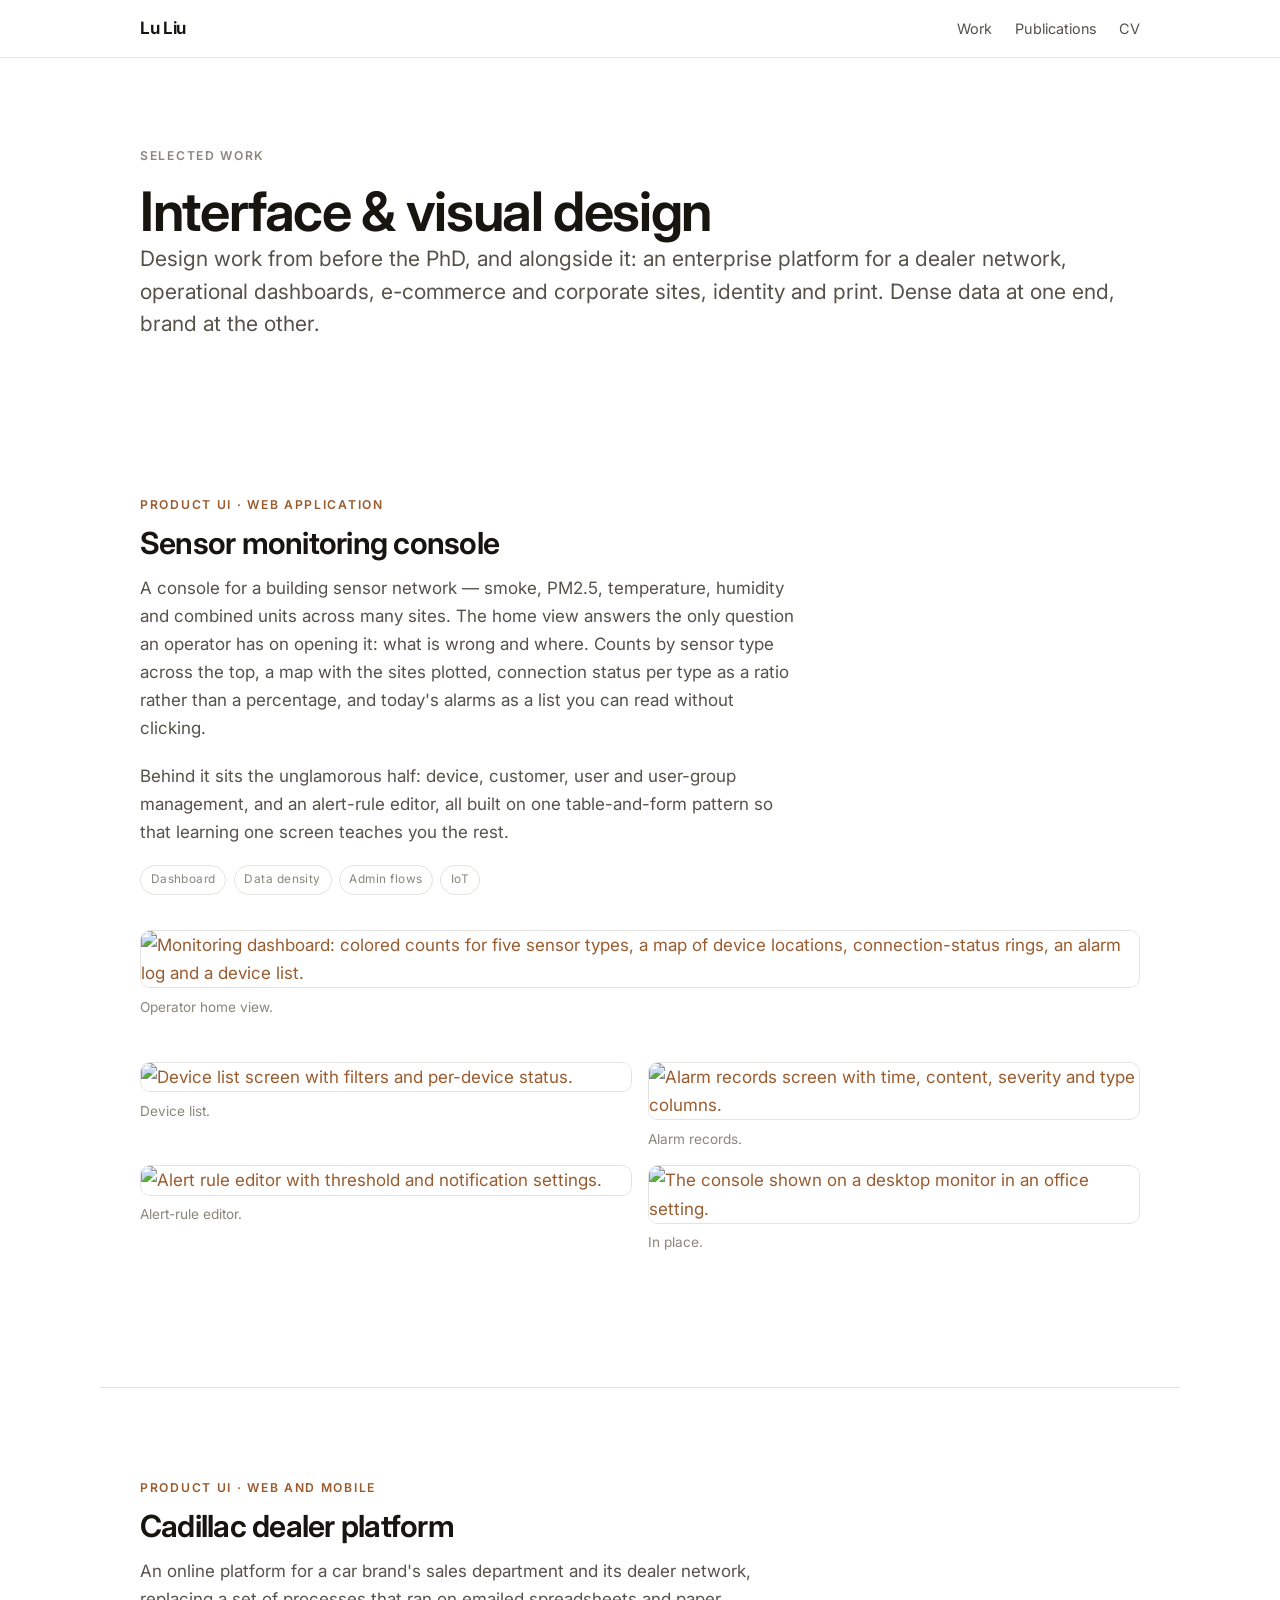
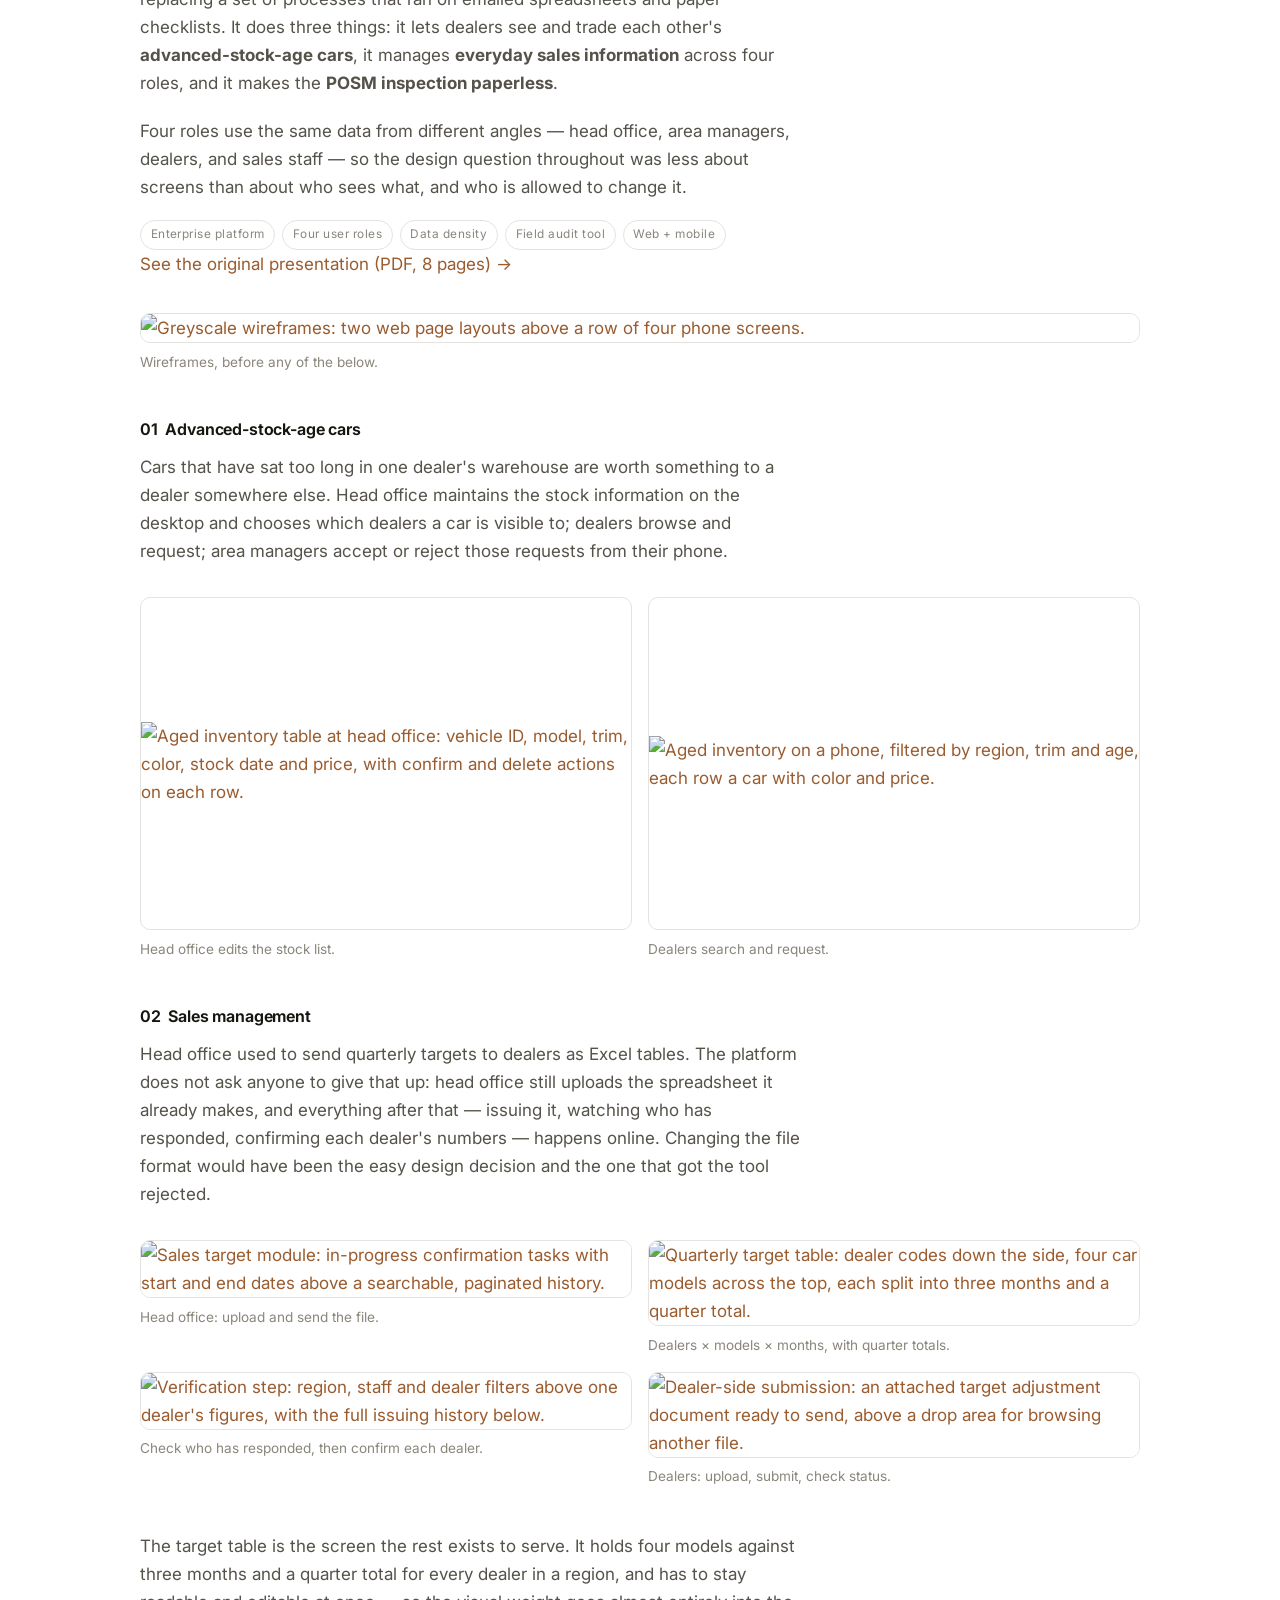
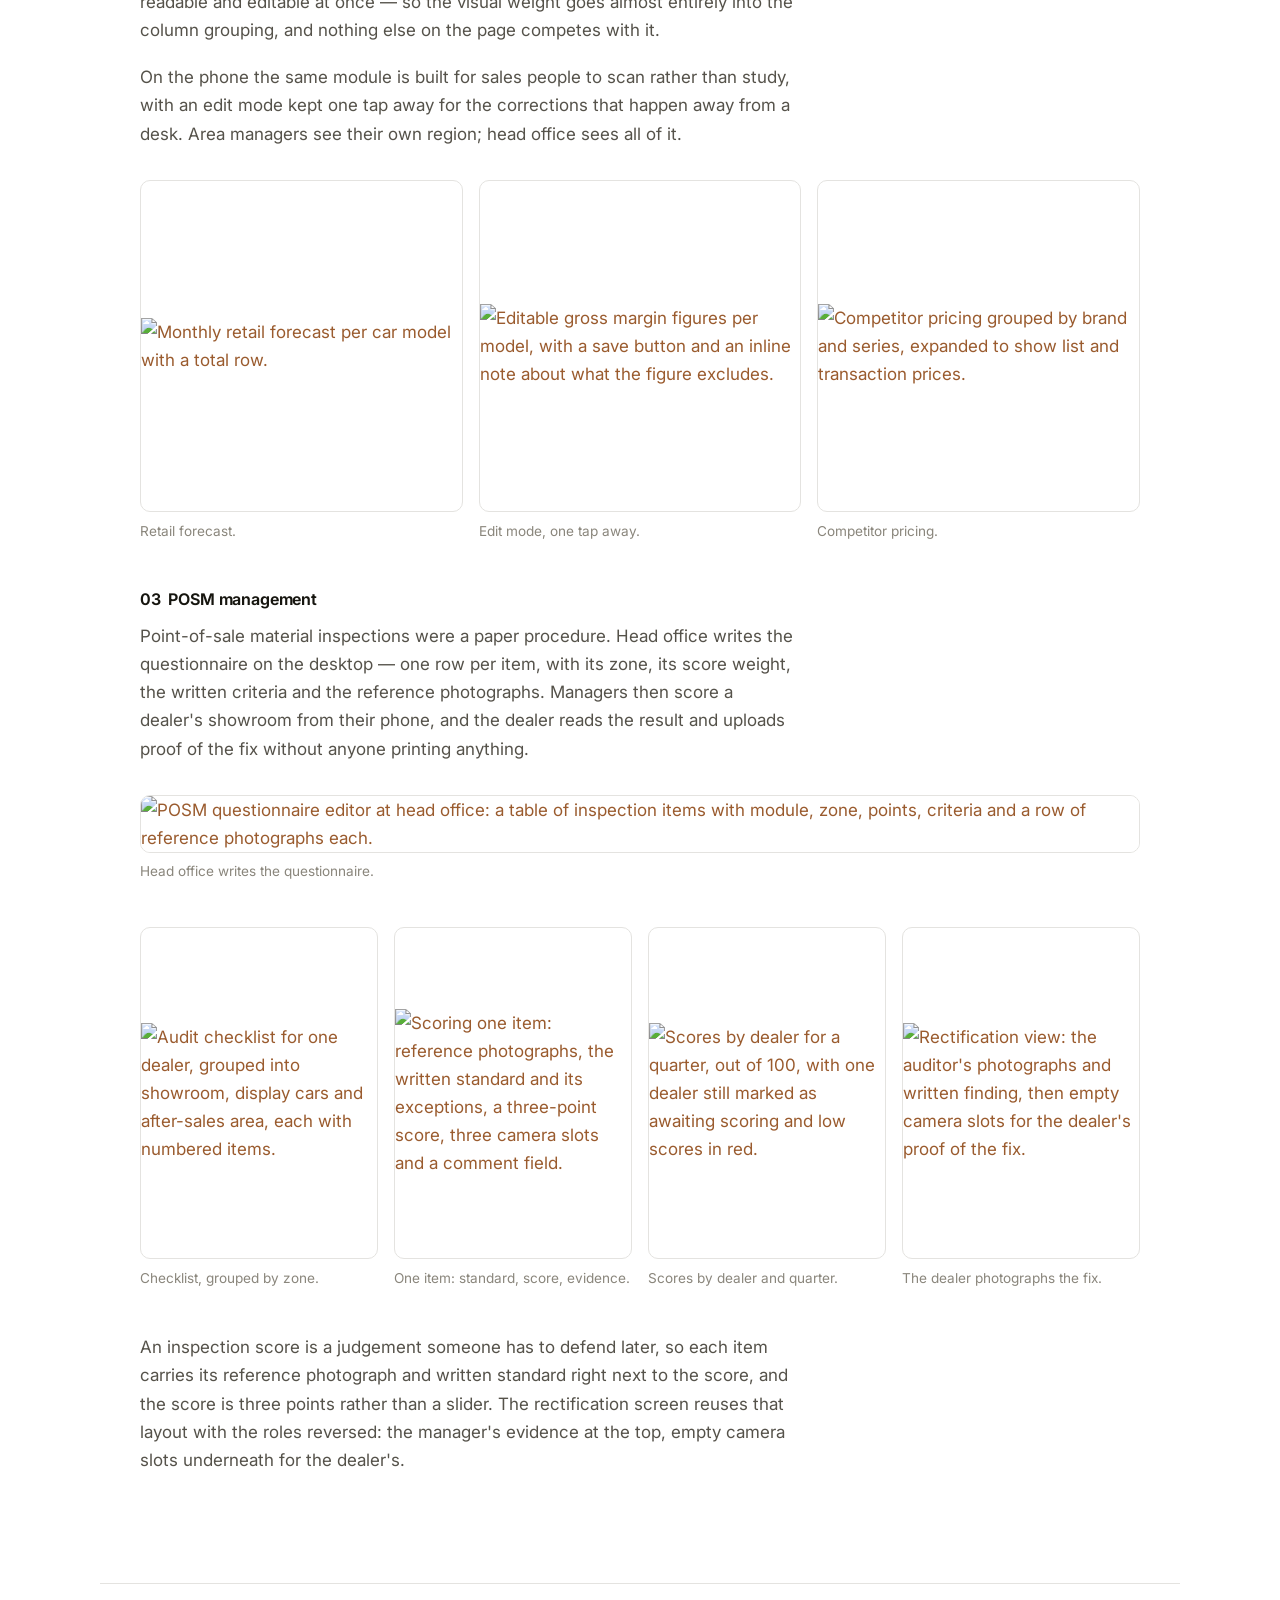
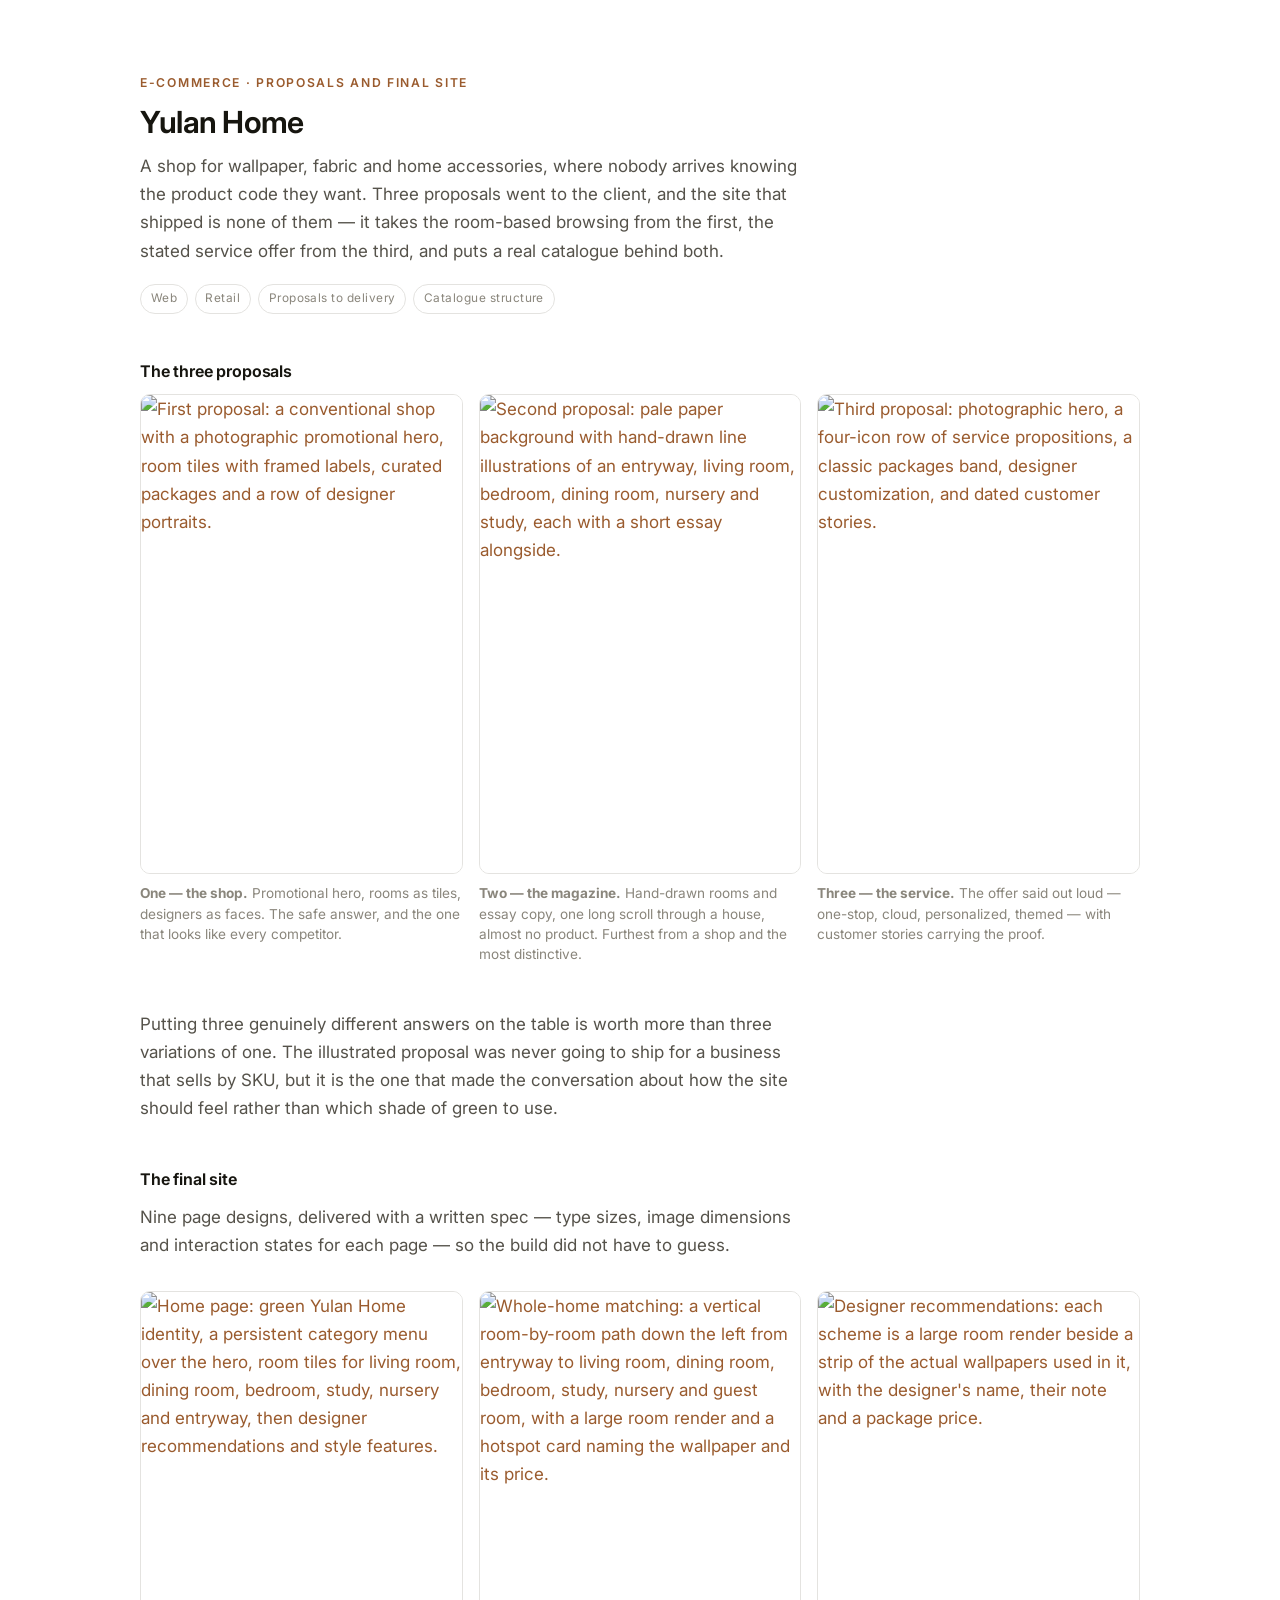
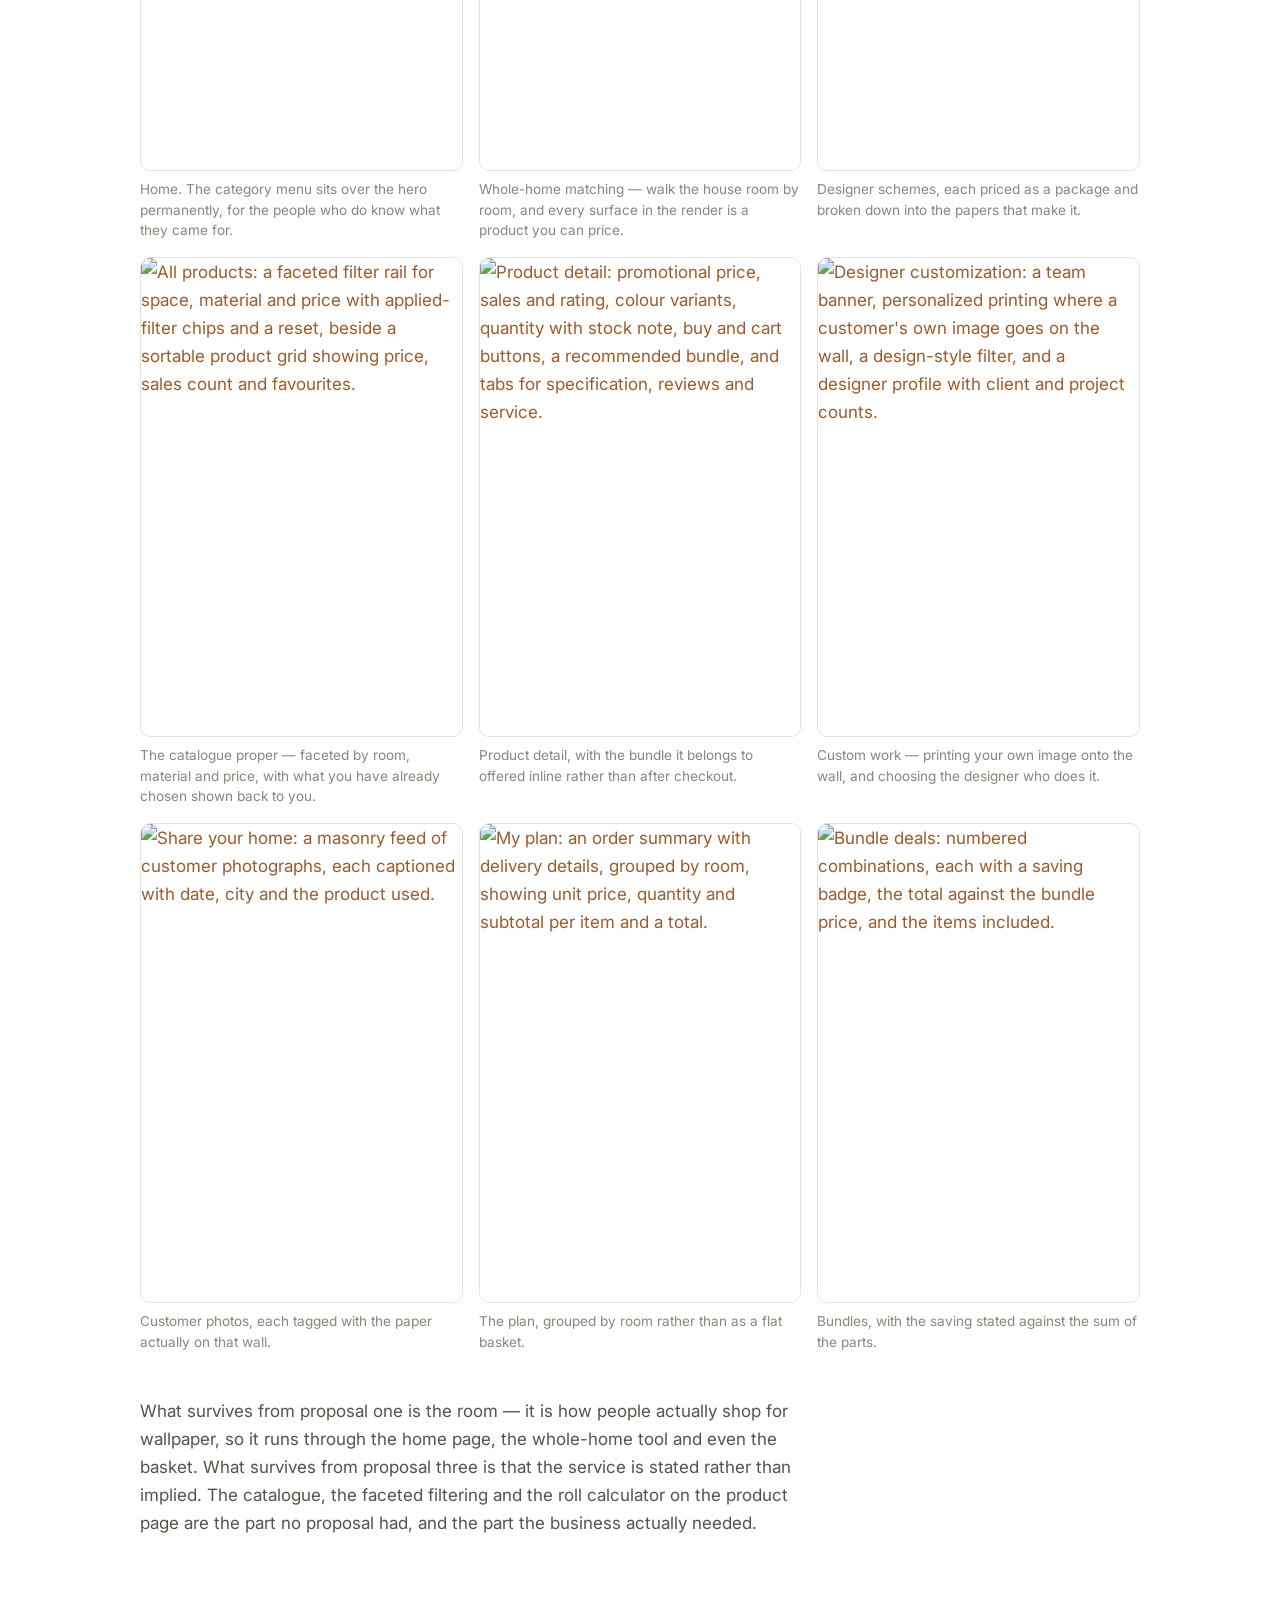
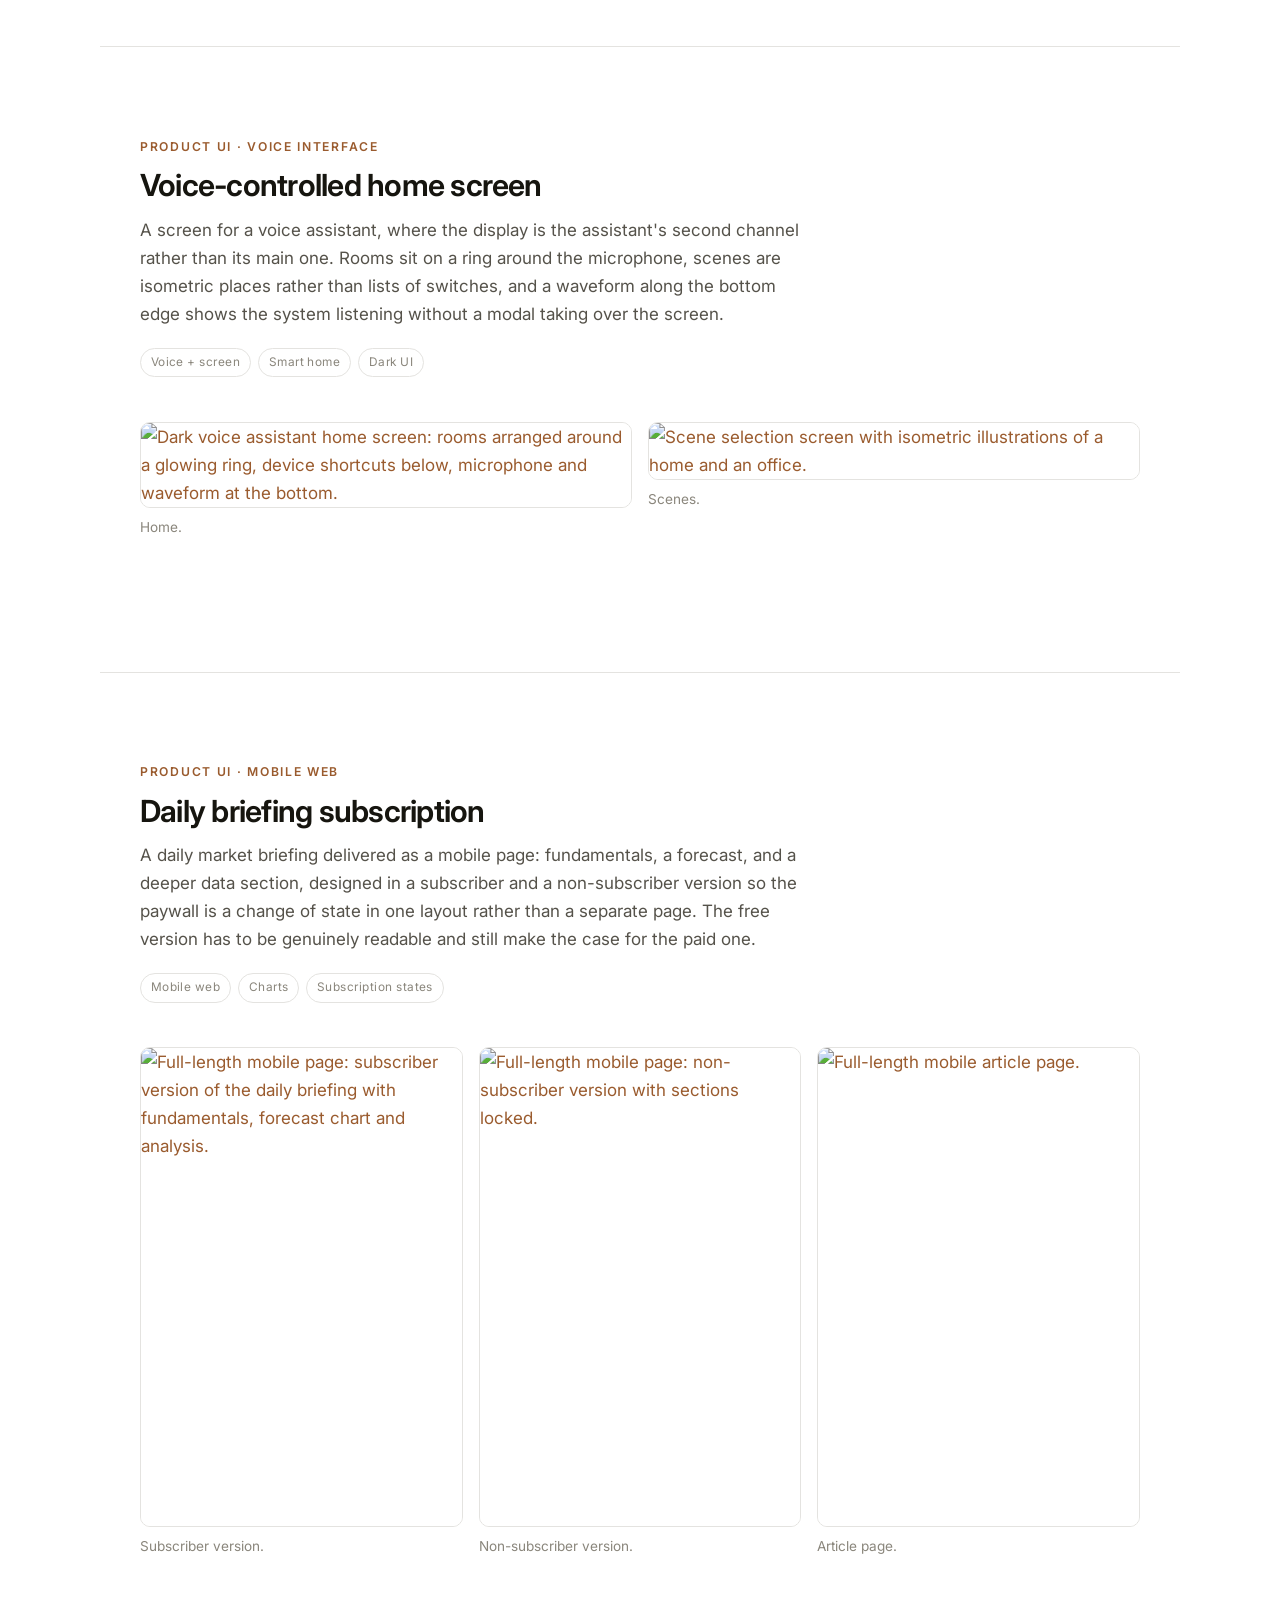
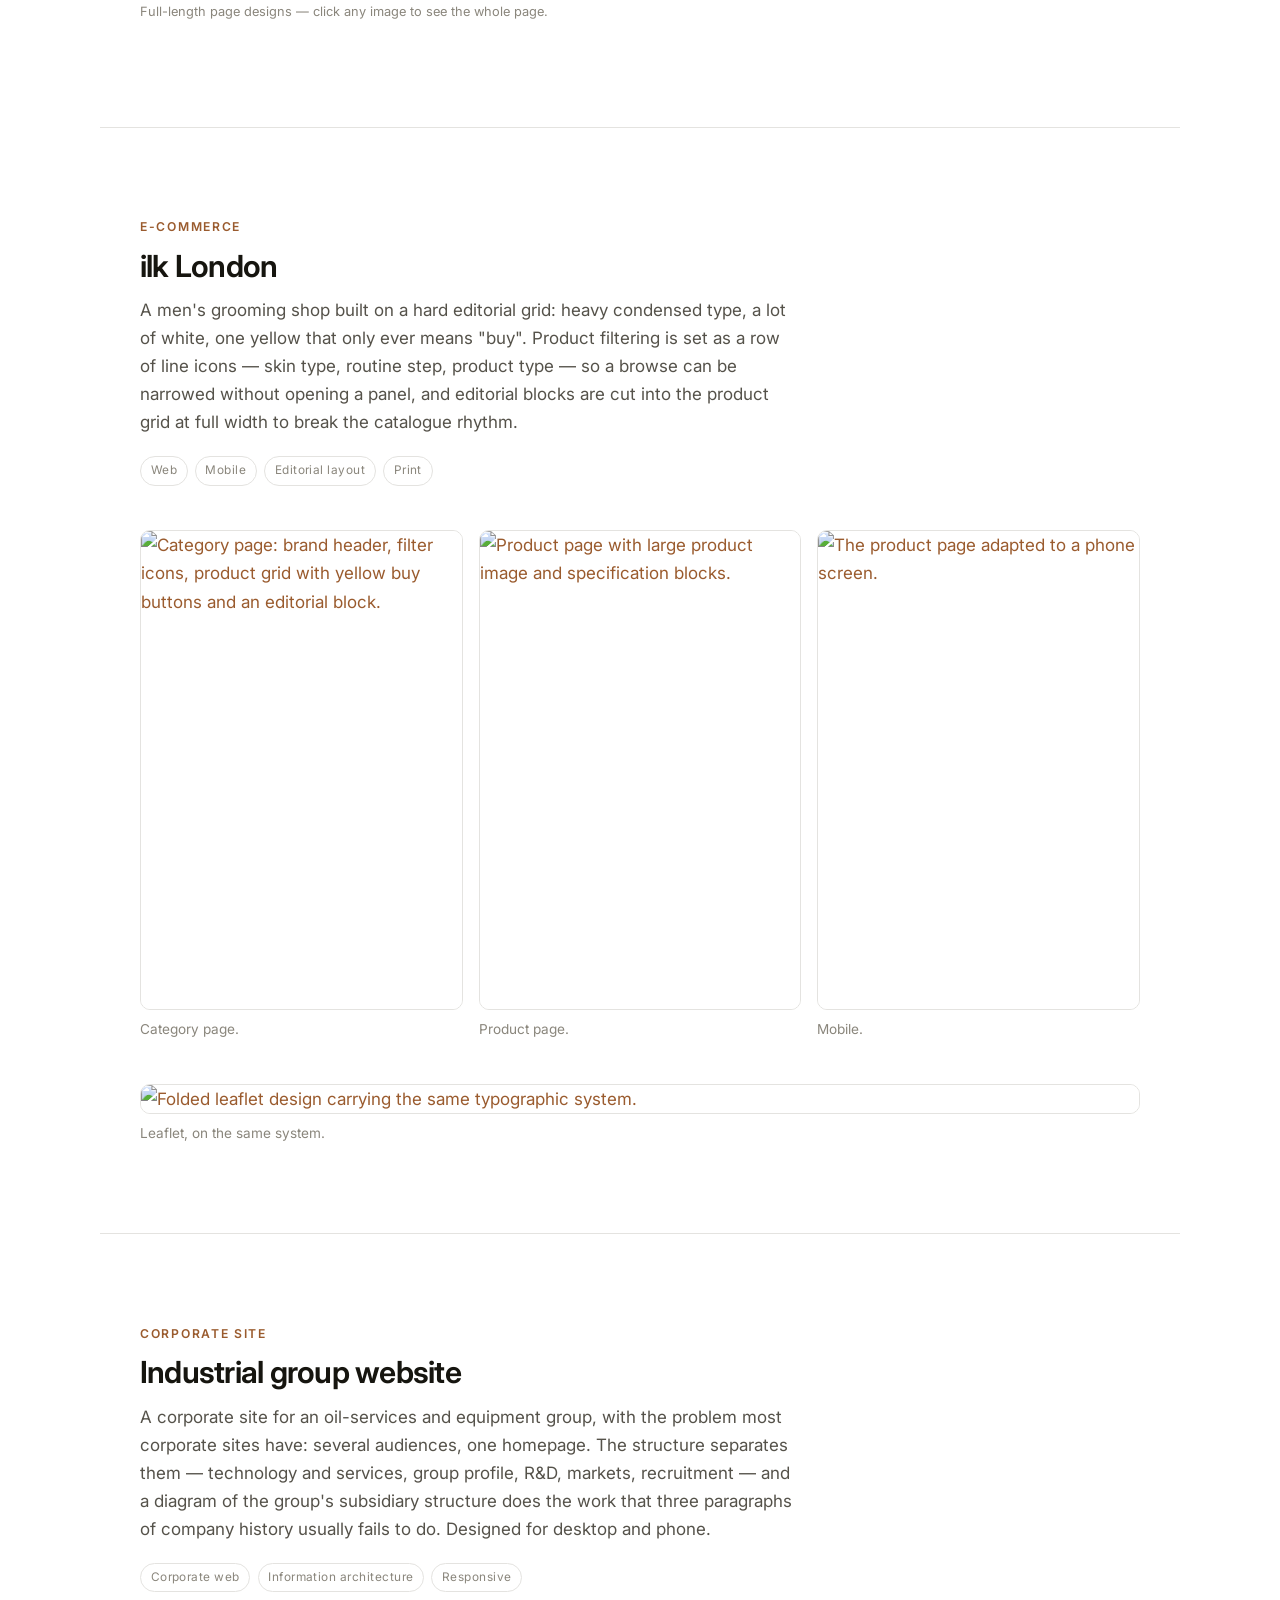
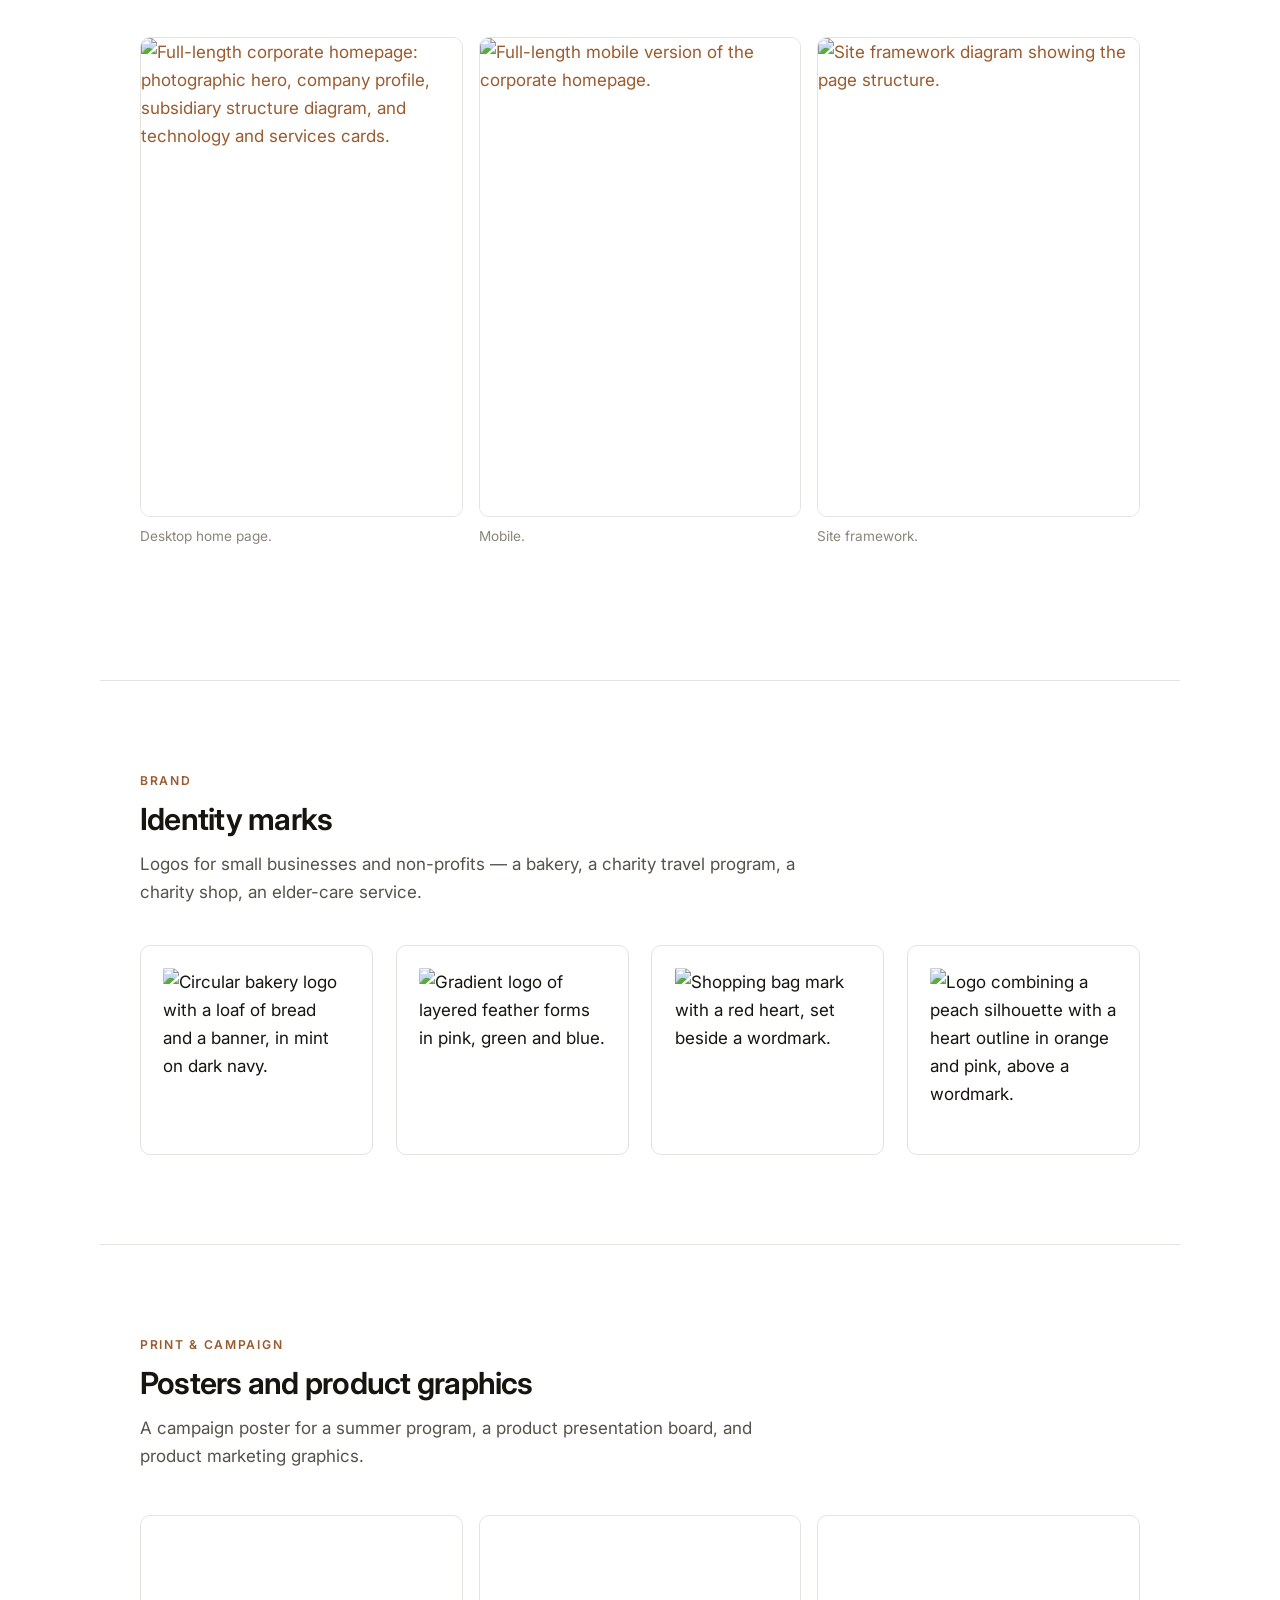
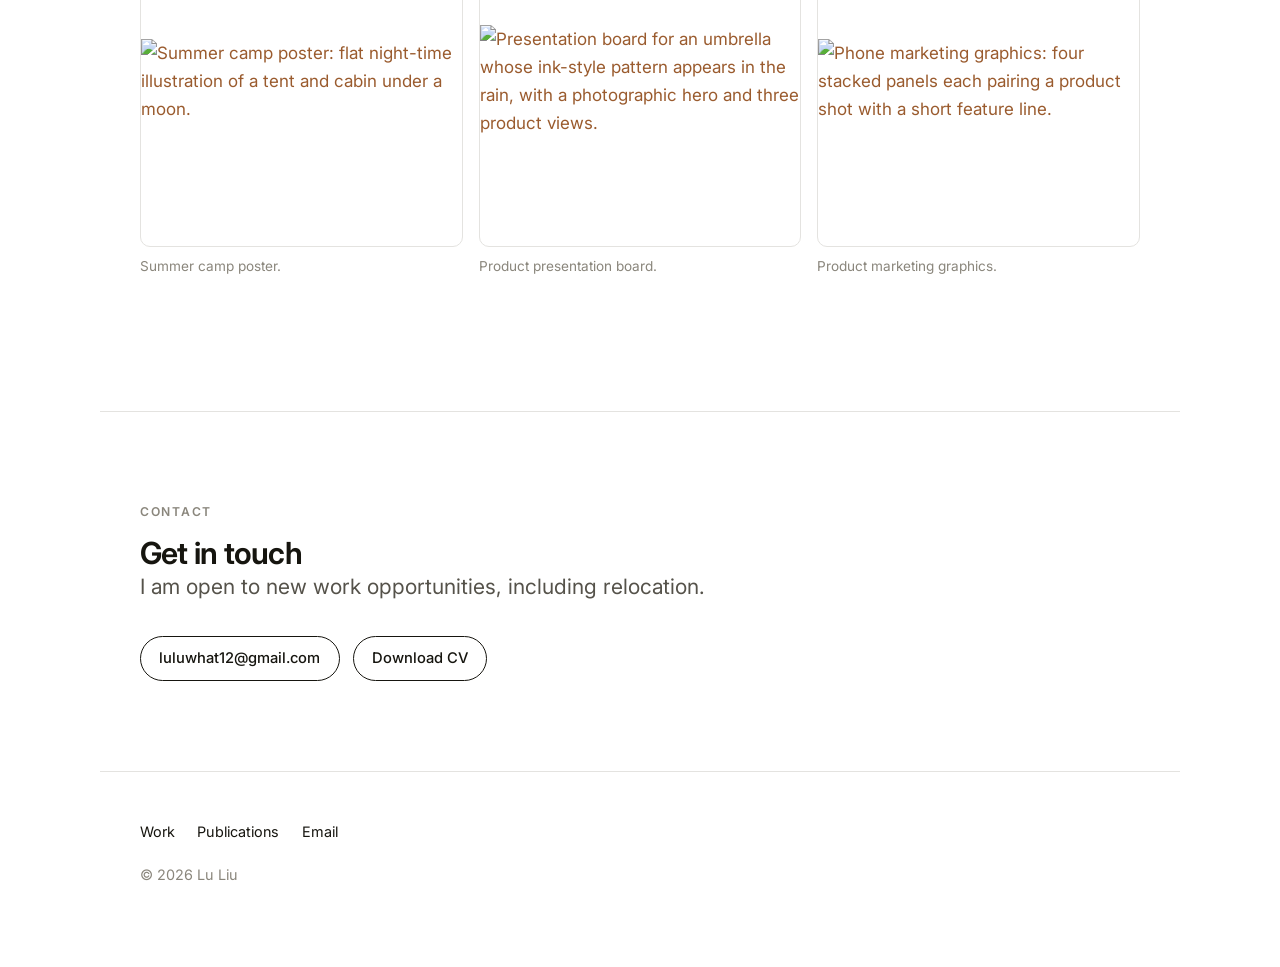
==== design-work.html @ 442b7488 "Homepage: one-sentence hero, square project teasers, tag filter Co-Authored-By: Claude Opus 5.5 <nor" ====
<!doctype html>
<html lang="en">
<head>
<meta charset="utf-8">
<meta name="viewport" content="width=device-width, initial-scale=1">
<title>Interface &amp; visual design — Lu Liu</title>
<meta name="description" content="Selected interface, web and visual design work: an enterprise dealer platform, operational dashboards, e-commerce and corporate sites, identity and print.">
<link rel="preconnect" href="https://fonts.googleapis.com">
<link rel="preconnect" href="https://fonts.gstatic.com" crossorigin>
<link href="https://fonts.googleapis.com/css2?family=Inter:wght@400;500;600;650&display=swap" rel="stylesheet">
<link rel="icon" href="favicon.svg" type="image/svg+xml">
<link rel="stylesheet" href="style.css">
</head>
<body>

<a class="skip" href="#main">Skip to content</a>

<nav class="nav">
  <div class="nav-in">
    <a class="nav-name" href="index.html">Lu Liu</a>
    <div class="nav-links">
      <a href="index.html#work">Work</a>
      <a href="publications.html">Publications</a>
      <a href="files/cv.pdf">CV</a>
    </div>
  </div>
</nav>

<main id="main">

<header class="case-head wrap">
  <p class="eyebrow">Selected work</p>
  <h1>Interface &amp; visual design</h1>
  <p class="lede">
    Design work from before the PhD, and alongside it: an enterprise platform for a dealer
    network, operational dashboards, e-commerce and corporate sites, identity and print.
    Dense data at one end, brand at the other.
  </p>
</header>

<!-- TODO Lu: add client / employer / year to each block where you want it named.
     Nothing below claims a role or a date; only Cadillac is named, from the screens. -->

<section id="sensor" class="proj wrap">
  <div class="proj-head">
    <p class="proj-kind">Product UI · Web application</p>
    <h2>Sensor monitoring console</h2>
    <p class="muted">
      A console for a building sensor network — smoke, PM2.5, temperature, humidity and
      combined units across many sites. The home view answers the only question an
      operator has on opening it: what is wrong and where. Counts by sensor type across
      the top, a map with the sites plotted, connection status per type as a ratio rather
      than a percentage, and today's alarms as a list you can read without clicking.
    </p>
    <p class="muted">
      Behind it sits the unglamorous half: device, customer, user and user-group
      management, and an alert-rule editor, all built on one table-and-form pattern so
      that learning one screen teaches you the rest.
    </p>
    <div class="tags">
      <span class="tag">Dashboard</span>
      <span class="tag">Data density</span>
      <span class="tag">Admin flows</span>
      <span class="tag">IoT</span>
    </div>
  </div>

  <figure class="shot">
    <a href="img/uiux/iot-dashboard.jpg">
      <img src="img/uiux/iot-dashboard.jpg" alt="Monitoring dashboard: colored counts for five sensor types, a map of device locations, connection-status rings, an alarm log and a device list.">
    </a>
    <figcaption>Operator home view.</figcaption>
  </figure>

  <div class="grid2">
    <figure class="shot">
      <a href="img/uiux/iot-devices.jpg">
        <img src="img/uiux/iot-devices.jpg" alt="Device list screen with filters and per-device status." loading="lazy" decoding="async">
      </a>
      <figcaption>Device list.</figcaption>
    </figure>
    <figure class="shot">
      <a href="img/uiux/iot-alarms.jpg">
        <img src="img/uiux/iot-alarms.jpg" alt="Alarm records screen with time, content, severity and type columns." loading="lazy" decoding="async">
      </a>
      <figcaption>Alarm records.</figcaption>
    </figure>
    <figure class="shot">
      <a href="img/uiux/iot-rules.jpg">
        <img src="img/uiux/iot-rules.jpg" alt="Alert rule editor with threshold and notification settings." loading="lazy" decoding="async">
      </a>
      <figcaption>Alert-rule editor.</figcaption>
    </figure>
    <figure class="shot">
      <a href="img/uiux/iot-mockup.jpg">
        <img src="img/uiux/iot-mockup.jpg" alt="The console shown on a desktop monitor in an office setting." loading="lazy" decoding="async">
      </a>
      <figcaption>In place.</figcaption>
    </figure>
  </div>
</section>

<section id="cadillac" class="proj wrap">
  <div class="proj-head">
    <p class="proj-kind">Product UI · Web and mobile</p>
    <h2>Cadillac dealer platform</h2>
    <p class="muted">
      An online platform for a car brand's sales department and its dealer network, replacing
      a set of processes that ran on emailed spreadsheets and paper checklists. It does three
      things: it lets dealers see and trade each other's <strong>advanced-stock-age cars</strong>,
      it manages <strong>everyday sales information</strong> across four roles, and it makes the
      <strong>POSM inspection paperless</strong>.
    </p>
    <p class="muted">
      Four roles use the same data from different angles — head office, area managers,
      dealers, and sales staff — so the design question throughout was less about screens than
      about who sees what, and who is allowed to change it.
    </p>
    <div class="tags">
      <span class="tag">Enterprise platform</span>
      <span class="tag">Four user roles</span>
      <span class="tag">Data density</span>
      <span class="tag">Field audit tool</span>
      <span class="tag">Web + mobile</span>
    </div>
    <p><a href="files/cadillac-platform.pdf">See the original presentation (PDF, 8 pages) →</a></p>
  </div>

  <figure class="shot">
    <a href="img/uiux/cad-wireframe.jpg">
      <img src="img/uiux/cad-wireframe.jpg" alt="Greyscale wireframes: two web page layouts above a row of four phone screens." loading="lazy" decoding="async">
    </a>
    <figcaption>Wireframes, before any of the below.</figcaption>
  </figure>

  <h3 class="proj-sub">01 &nbsp;Advanced-stock-age cars</h3>
  <p class="muted narrow">
    Cars that have sat too long in one dealer's warehouse are worth something to a dealer
    somewhere else. Head office maintains the stock information on the desktop and chooses
    which dealers a car is visible to; dealers browse and request; area managers accept or
    reject those requests from their phone.
  </p>

  <div class="grid2 grid-even">
    <figure class="shot">
      <a href="img/uiux/cad-inventory.jpg">
        <img src="img/uiux/cad-inventory.jpg" alt="Aged inventory table at head office: vehicle ID, model, trim, color, stock date and price, with confirm and delete actions on each row." loading="lazy" decoding="async">
      </a>
      <figcaption>Head office edits the stock list.</figcaption>
    </figure>
    <figure class="shot">
      <a href="img/uiux/cad-inv-mobile.jpg">
        <img src="img/uiux/cad-inv-mobile.jpg" alt="Aged inventory on a phone, filtered by region, trim and age, each row a car with color and price." loading="lazy" decoding="async">
      </a>
      <figcaption>Dealers search and request.</figcaption>
    </figure>
  </div>

  <h3 class="proj-sub">02 &nbsp;Sales management</h3>
  <p class="muted narrow">
    Head office used to send quarterly targets to dealers as Excel tables. The platform does
    not ask anyone to give that up: head office still uploads the spreadsheet it already
    makes, and everything after that — issuing it, watching who has responded, confirming each
    dealer's numbers — happens online. Changing the file format would have been the easy
    design decision and the one that got the tool rejected.
  </p>

  <div class="grid2">
    <figure class="shot">
      <a href="img/uiux/cad-web-tasks.jpg">
        <img src="img/uiux/cad-web-tasks.jpg" alt="Sales target module: in-progress confirmation tasks with start and end dates above a searchable, paginated history." loading="lazy" decoding="async">
      </a>
      <figcaption>Head office: upload and send the file.</figcaption>
    </figure>
    <figure class="shot">
      <a href="img/uiux/cad-web-matrix.jpg">
        <img src="img/uiux/cad-web-matrix.jpg" alt="Quarterly target table: dealer codes down the side, four car models across the top, each split into three months and a quarter total." loading="lazy" decoding="async">
      </a>
      <figcaption>Dealers &times; models &times; months, with quarter totals.</figcaption>
    </figure>
    <figure class="shot">
      <a href="img/uiux/cad-web-verify.jpg">
        <img src="img/uiux/cad-web-verify.jpg" alt="Verification step: region, staff and dealer filters above one dealer's figures, with the full issuing history below." loading="lazy" decoding="async">
      </a>
      <figcaption>Check who has responded, then confirm each dealer.</figcaption>
    </figure>
    <figure class="shot">
      <a href="img/uiux/cad-web-submit.jpg">
        <img src="img/uiux/cad-web-submit.jpg" alt="Dealer-side submission: an attached target adjustment document ready to send, above a drop area for browsing another file." loading="lazy" decoding="async">
      </a>
      <figcaption>Dealers: upload, submit, check status.</figcaption>
    </figure>
  </div>

  <p class="muted narrow">
    The target table is the screen the rest exists to serve. It holds four models against
    three months and a quarter total for every dealer in a region, and has to stay readable
    and editable at once — so the visual weight goes almost entirely into the column
    grouping, and nothing else on the page competes with it.
  </p>

  <p class="muted narrow">
    On the phone the same module is built for sales people to scan rather than study, with
    an edit mode kept one tap away for the corrections that happen away from a desk. Area
    managers see their own region; head office sees all of it.
  </p>

  <div class="grid3 grid-even">
    <figure class="shot">
      <a href="img/uiux/cad-forecast.jpg">
        <img src="img/uiux/cad-forecast.jpg" alt="Monthly retail forecast per car model with a total row." loading="lazy" decoding="async">
      </a>
      <figcaption>Retail forecast.</figcaption>
    </figure>
    <figure class="shot">
      <a href="img/uiux/cad-margin.jpg">
        <img src="img/uiux/cad-margin.jpg" alt="Editable gross margin figures per model, with a save button and an inline note about what the figure excludes." loading="lazy" decoding="async">
      </a>
      <figcaption>Edit mode, one tap away.</figcaption>
    </figure>
    <figure class="shot">
      <a href="img/uiux/cad-pricing.jpg">
        <img src="img/uiux/cad-pricing.jpg" alt="Competitor pricing grouped by brand and series, expanded to show list and transaction prices." loading="lazy" decoding="async">
      </a>
      <figcaption>Competitor pricing.</figcaption>
    </figure>
  </div>

  <h3 class="proj-sub">03 &nbsp;POSM management</h3>
  <p class="muted narrow">
    Point-of-sale material inspections were a paper procedure. Head office writes the
    questionnaire on the desktop — one row per item, with its zone, its score weight, the
    written criteria and the reference photographs. Managers then score a dealer's showroom
    from their phone, and the dealer reads the result and uploads proof of the fix without
    anyone printing anything.
  </p>

  <figure class="shot">
    <a href="img/uiux/cad-posm-desktop.jpg">
      <img src="img/uiux/cad-posm-desktop.jpg" alt="POSM questionnaire editor at head office: a table of inspection items with module, zone, points, criteria and a row of reference photographs each." loading="lazy" decoding="async">
    </a>
    <figcaption>Head office writes the questionnaire.</figcaption>
  </figure>

  <div class="grid4 grid-even">
    <figure class="shot">
      <a href="img/uiux/cad-posm-checklist.jpg">
        <img src="img/uiux/cad-posm-checklist.jpg" alt="Audit checklist for one dealer, grouped into showroom, display cars and after-sales area, each with numbered items." loading="lazy" decoding="async">
      </a>
      <figcaption>Checklist, grouped by zone.</figcaption>
    </figure>
    <figure class="shot">
      <a href="img/uiux/cad-posm-score.jpg">
        <img src="img/uiux/cad-posm-score.jpg" alt="Scoring one item: reference photographs, the written standard and its exceptions, a three-point score, three camera slots and a comment field." loading="lazy" decoding="async">
      </a>
      <figcaption>One item: standard, score, evidence.</figcaption>
    </figure>
    <figure class="shot">
      <a href="img/uiux/cad-posm-scores.jpg">
        <img src="img/uiux/cad-posm-scores.jpg" alt="Scores by dealer for a quarter, out of 100, with one dealer still marked as awaiting scoring and low scores in red." loading="lazy" decoding="async">
      </a>
      <figcaption>Scores by dealer and quarter.</figcaption>
    </figure>
    <figure class="shot">
      <a href="img/uiux/cad-posm-fix.jpg">
        <img src="img/uiux/cad-posm-fix.jpg" alt="Rectification view: the auditor's photographs and written finding, then empty camera slots for the dealer's proof of the fix." loading="lazy" decoding="async">
      </a>
      <figcaption>The dealer photographs the fix.</figcaption>
    </figure>
  </div>

  <p class="muted narrow">
    An inspection score is a judgement someone has to defend later, so each item carries its
    reference photograph and written standard right next to the score, and the score is three
    points rather than a slider. The rectification screen reuses that layout with the roles
    reversed: the manager's evidence at the top, empty camera slots underneath for the
    dealer's.
  </p>
</section>

<section id="yulan" class="proj wrap">
  <div class="proj-head">
    <p class="proj-kind">E-commerce · Proposals and final site</p>
    <h2>Yulan Home</h2>
    <p class="muted">
      A shop for wallpaper, fabric and home accessories, where nobody arrives knowing the
      product code they want. Three proposals went to the client, and the site that shipped
      is none of them — it takes the room-based browsing from the first, the stated service
      offer from the third, and puts a real catalogue behind both.
    </p>
    <div class="tags">
      <span class="tag">Web</span>
      <span class="tag">Retail</span>
      <span class="tag">Proposals to delivery</span>
      <span class="tag">Catalogue structure</span>
    </div>
  </div>

  <h3 class="proj-sub">The three proposals</h3>

  <div class="grid3">
    <figure class="shot tall">
      <a href="img/uiux/yulan-r1a.jpg">
        <img src="img/uiux/yulan-r1a.jpg" alt="First proposal: a conventional shop with a photographic promotional hero, room tiles with framed labels, curated packages and a row of designer portraits." loading="lazy" decoding="async">
      </a>
      <figcaption><strong>One — the shop.</strong> Promotional hero, rooms as tiles, designers as faces. The safe answer, and the one that looks like every competitor.</figcaption>
    </figure>
    <figure class="shot tall">
      <a href="img/uiux/yulan-r1b.jpg">
        <img src="img/uiux/yulan-r1b.jpg" alt="Second proposal: pale paper background with hand-drawn line illustrations of an entryway, living room, bedroom, dining room, nursery and study, each with a short essay alongside." loading="lazy" decoding="async">
      </a>
      <figcaption><strong>Two — the magazine.</strong> Hand-drawn rooms and essay copy, one long scroll through a house, almost no product. Furthest from a shop and the most distinctive.</figcaption>
    </figure>
    <figure class="shot tall">
      <a href="img/uiux/yulan-r2.jpg">
        <img src="img/uiux/yulan-r2.jpg" alt="Third proposal: photographic hero, a four-icon row of service propositions, a classic packages band, designer customization, and dated customer stories." loading="lazy" decoding="async">
      </a>
      <figcaption><strong>Three — the service.</strong> The offer said out loud — one-stop, cloud, personalized, themed — with customer stories carrying the proof.</figcaption>
    </figure>
  </div>

  <p class="muted narrow">
    Putting three genuinely different answers on the table is worth more than three variations
    of one. The illustrated proposal was never going to ship for a business that sells by SKU,
    but it is the one that made the conversation about how the site should feel rather than
    which shade of green to use.
  </p>

  <h3 class="proj-sub">The final site</h3>
  <p class="muted narrow">
    Nine page designs, delivered with a written spec — type sizes, image dimensions and
    interaction states for each page — so the build did not have to guess.
  </p>

  <div class="grid3">
    <figure class="shot tall">
      <a href="img/uiux/yulan-home.jpg">
        <img src="img/uiux/yulan-home.jpg" alt="Home page: green Yulan Home identity, a persistent category menu over the hero, room tiles for living room, dining room, bedroom, study, nursery and entryway, then designer recommendations and style features." loading="lazy" decoding="async">
      </a>
      <figcaption>Home. The category menu sits over the hero permanently, for the people who do know what they came for.</figcaption>
    </figure>
    <figure class="shot tall">
      <a href="img/uiux/yulan-wholehome.jpg">
        <img src="img/uiux/yulan-wholehome.jpg" alt="Whole-home matching: a vertical room-by-room path down the left from entryway to living room, dining room, bedroom, study, nursery and guest room, with a large room render and a hotspot card naming the wallpaper and its price." loading="lazy" decoding="async">
      </a>
      <figcaption>Whole-home matching — walk the house room by room, and every surface in the render is a product you can price.</figcaption>
    </figure>
    <figure class="shot tall">
      <a href="img/uiux/yulan-designers.jpg">
        <img src="img/uiux/yulan-designers.jpg" alt="Designer recommendations: each scheme is a large room render beside a strip of the actual wallpapers used in it, with the designer's name, their note and a package price." loading="lazy" decoding="async">
      </a>
      <figcaption>Designer schemes, each priced as a package and broken down into the papers that make it.</figcaption>
    </figure>
    <figure class="shot tall">
      <a href="img/uiux/yulan-products.jpg">
        <img src="img/uiux/yulan-products.jpg" alt="All products: a faceted filter rail for space, material and price with applied-filter chips and a reset, beside a sortable product grid showing price, sales count and favourites." loading="lazy" decoding="async">
      </a>
      <figcaption>The catalogue proper — faceted by room, material and price, with what you have already chosen shown back to you.</figcaption>
    </figure>
    <figure class="shot tall">
      <a href="img/uiux/yulan-detail.jpg">
        <img src="img/uiux/yulan-detail.jpg" alt="Product detail: promotional price, sales and rating, colour variants, quantity with stock note, buy and cart buttons, a recommended bundle, and tabs for specification, reviews and service." loading="lazy" decoding="async">
      </a>
      <figcaption>Product detail, with the bundle it belongs to offered inline rather than after checkout.</figcaption>
    </figure>
    <figure class="shot tall">
      <a href="img/uiux/yulan-custom.jpg">
        <img src="img/uiux/yulan-custom.jpg" alt="Designer customization: a team banner, personalized printing where a customer's own image goes on the wall, a design-style filter, and a designer profile with client and project counts." loading="lazy" decoding="async">
      </a>
      <figcaption>Custom work — printing your own image onto the wall, and choosing the designer who does it.</figcaption>
    </figure>
    <figure class="shot tall">
      <a href="img/uiux/yulan-share.jpg">
        <img src="img/uiux/yulan-share.jpg" alt="Share your home: a masonry feed of customer photographs, each captioned with date, city and the product used." loading="lazy" decoding="async">
      </a>
      <figcaption>Customer photos, each tagged with the paper actually on that wall.</figcaption>
    </figure>
    <figure class="shot tall">
      <a href="img/uiux/yulan-plan.jpg">
        <img src="img/uiux/yulan-plan.jpg" alt="My plan: an order summary with delivery details, grouped by room, showing unit price, quantity and subtotal per item and a total." loading="lazy" decoding="async">
      </a>
      <figcaption>The plan, grouped by room rather than as a flat basket.</figcaption>
    </figure>
    <figure class="shot tall">
      <a href="img/uiux/yulan-bundles.jpg">
        <img src="img/uiux/yulan-bundles.jpg" alt="Bundle deals: numbered combinations, each with a saving badge, the total against the bundle price, and the items included." loading="lazy" decoding="async">
      </a>
      <figcaption>Bundles, with the saving stated against the sum of the parts.</figcaption>
    </figure>
  </div>

  <p class="muted narrow">
    What survives from proposal one is the room — it is how people actually shop for
    wallpaper, so it runs through the home page, the whole-home tool and even the basket.
    What survives from proposal three is that the service is stated rather than implied. The
    catalogue, the faceted filtering and the roll calculator on the product page are the part
    no proposal had, and the part the business actually needed.
  </p>
</section>

<section id="voice" class="proj wrap">
  <div class="proj-head">
    <p class="proj-kind">Product UI · Voice interface</p>
    <h2>Voice-controlled home screen</h2>
    <p class="muted">
      A screen for a voice assistant, where the display is the assistant's second channel
      rather than its main one. Rooms sit on a ring around the microphone, scenes are
      isometric places rather than lists of switches, and a waveform along the bottom edge
      shows the system listening without a modal taking over the screen.
    </p>
    <div class="tags">
      <span class="tag">Voice + screen</span>
      <span class="tag">Smart home</span>
      <span class="tag">Dark UI</span>
    </div>
  </div>

  <div class="grid2">
    <figure class="shot">
      <a href="img/uiux/voice-home.jpg">
        <img src="img/uiux/voice-home.jpg" alt="Dark voice assistant home screen: rooms arranged around a glowing ring, device shortcuts below, microphone and waveform at the bottom." loading="lazy" decoding="async">
      </a>
      <figcaption>Home.</figcaption>
    </figure>
    <figure class="shot">
      <a href="img/uiux/voice-modes.jpg">
        <img src="img/uiux/voice-modes.jpg" alt="Scene selection screen with isometric illustrations of a home and an office." loading="lazy" decoding="async">
      </a>
      <figcaption>Scenes.</figcaption>
    </figure>
  </div>
</section>

<section id="briefing" class="proj wrap">
  <div class="proj-head">
    <p class="proj-kind">Product UI · Mobile web</p>
    <h2>Daily briefing subscription</h2>
    <p class="muted">
      A daily market briefing delivered as a mobile page: fundamentals, a forecast, and a
      deeper data section, designed in a subscriber and a non-subscriber version so the
      paywall is a change of state in one layout rather than a separate page. The free
      version has to be genuinely readable and still make the case for the paid one.
    </p>
    <div class="tags">
      <span class="tag">Mobile web</span>
      <span class="tag">Charts</span>
      <span class="tag">Subscription states</span>
    </div>
  </div>

  <div class="grid3">
    <figure class="shot tall">
      <a href="img/uiux/chain-member.jpg">
        <img src="img/uiux/chain-member.jpg" alt="Full-length mobile page: subscriber version of the daily briefing with fundamentals, forecast chart and analysis." loading="lazy" decoding="async">
      </a>
      <figcaption>Subscriber version.</figcaption>
    </figure>
    <figure class="shot tall">
      <a href="img/uiux/chain-free.jpg">
        <img src="img/uiux/chain-free.jpg" alt="Full-length mobile page: non-subscriber version with sections locked." loading="lazy" decoding="async">
      </a>
      <figcaption>Non-subscriber version.</figcaption>
    </figure>
    <figure class="shot tall">
      <a href="img/uiux/chain-article.jpg">
        <img src="img/uiux/chain-article.jpg" alt="Full-length mobile article page." loading="lazy" decoding="async">
      </a>
      <figcaption>Article page.</figcaption>
    </figure>
  </div>
  <p class="shot-note">Full-length page designs — click any image to see the whole page.</p>
</section>

<section id="ilk" class="proj wrap">
  <div class="proj-head">
    <p class="proj-kind">E-commerce</p>
    <h2>ilk London</h2>
    <p class="muted">
      A men's grooming shop built on a hard editorial grid: heavy condensed type, a lot of
      white, one yellow that only ever means "buy". Product filtering is set as a row of
      line icons — skin type, routine step, product type — so a browse can be narrowed
      without opening a panel, and editorial blocks are cut into the product grid at
      full width to break the catalogue rhythm.
    </p>
    <div class="tags">
      <span class="tag">Web</span>
      <span class="tag">Mobile</span>
      <span class="tag">Editorial layout</span>
      <span class="tag">Print</span>
    </div>
  </div>

  <div class="grid3">
    <figure class="shot tall">
      <a href="img/uiux/ilk-category.jpg">
        <img src="img/uiux/ilk-category.jpg" alt="Category page: brand header, filter icons, product grid with yellow buy buttons and an editorial block." loading="lazy" decoding="async">
      </a>
      <figcaption>Category page.</figcaption>
    </figure>
    <figure class="shot tall">
      <a href="img/uiux/ilk-product.jpg">
        <img src="img/uiux/ilk-product.jpg" alt="Product page with large product image and specification blocks." loading="lazy" decoding="async">
      </a>
      <figcaption>Product page.</figcaption>
    </figure>
    <figure class="shot tall">
      <a href="img/uiux/ilk-mobile.jpg">
        <img src="img/uiux/ilk-mobile.jpg" alt="The product page adapted to a phone screen." loading="lazy" decoding="async">
      </a>
      <figcaption>Mobile.</figcaption>
    </figure>
  </div>

  <figure class="shot">
    <a href="img/uiux/ilk-leaflet.jpg">
      <img src="img/uiux/ilk-leaflet.jpg" alt="Folded leaflet design carrying the same typographic system." loading="lazy" decoding="async">
    </a>
    <figcaption>Leaflet, on the same system.</figcaption>
  </figure>
</section>

<section id="industrial" class="proj wrap">
  <div class="proj-head">
    <p class="proj-kind">Corporate site</p>
    <h2>Industrial group website</h2>
    <p class="muted">
      A corporate site for an oil-services and equipment group, with the problem most
      corporate sites have: several audiences, one homepage. The structure separates them —
      technology and services, group profile, R&amp;D, markets, recruitment — and a
      diagram of the group's subsidiary structure does the work that three paragraphs of
      company history usually fails to do. Designed for desktop and phone.
    </p>
    <div class="tags">
      <span class="tag">Corporate web</span>
      <span class="tag">Information architecture</span>
      <span class="tag">Responsive</span>
    </div>
  </div>

  <div class="grid3">
    <figure class="shot tall">
      <a href="img/uiux/geojade-home.jpg">
        <img src="img/uiux/geojade-home.jpg" alt="Full-length corporate homepage: photographic hero, company profile, subsidiary structure diagram, and technology and services cards." loading="lazy" decoding="async">
      </a>
      <figcaption>Desktop home page.</figcaption>
    </figure>
    <figure class="shot tall">
      <a href="img/uiux/geojade-mobile.jpg">
        <img src="img/uiux/geojade-mobile.jpg" alt="Full-length mobile version of the corporate homepage." loading="lazy" decoding="async">
      </a>
      <figcaption>Mobile.</figcaption>
    </figure>
    <figure class="shot tall">
      <a href="img/uiux/geojade-framework.jpg">
        <img src="img/uiux/geojade-framework.jpg" alt="Site framework diagram showing the page structure." loading="lazy" decoding="async">
      </a>
      <figcaption>Site framework.</figcaption>
    </figure>
  </div>
</section>

<section id="identity" class="proj wrap">
  <div class="proj-head">
    <p class="proj-kind">Brand</p>
    <h2>Identity marks</h2>
    <p class="muted">
      Logos for small businesses and non-profits — a bakery, a charity travel program, a
      charity shop, an elder-care service.
    </p>
  </div>

  <div class="marks">
    <figure>
      <img src="img/uiux/id-bakery.jpg" alt="Circular bakery logo with a loaf of bread and a banner, in mint on dark navy." loading="lazy" decoding="async">
    </figure>
    <figure>
      <img src="img/uiux/id-gyyy.jpg" alt="Gradient logo of layered feather forms in pink, green and blue." loading="lazy" decoding="async">
    </figure>
    <figure>
      <img src="img/uiux/id-shanco.jpg" alt="Shopping bag mark with a red heart, set beside a wordmark." loading="lazy" decoding="async">
    </figure>
    <figure>
      <img src="img/uiux/id-xiaoguo.jpg" alt="Logo combining a peach silhouette with a heart outline in orange and pink, above a wordmark." loading="lazy" decoding="async">
    </figure>
  </div>
</section>

<section id="posters" class="proj wrap">
  <div class="proj-head">
    <p class="proj-kind">Print &amp; campaign</p>
    <h2>Posters and product graphics</h2>
    <p class="muted">
      A campaign poster for a summer program, a product presentation board, and product
      marketing graphics.
    </p>
  </div>

  <div class="grid3 grid-even">
    <figure class="shot">
      <a href="img/uiux/poster-camp-2015.jpg">
        <img src="img/uiux/poster-camp-2015.jpg" alt="Summer camp poster: flat night-time illustration of a tent and cabin under a moon." loading="lazy" decoding="async">
      </a>
      <figcaption>Summer camp poster.</figcaption>
    </figure>
    <figure class="shot">
      <a href="img/uiux/poster-raindoms.jpg">
        <img src="img/uiux/poster-raindoms.jpg" alt="Presentation board for an umbrella whose ink-style pattern appears in the rain, with a photographic hero and three product views." loading="lazy" decoding="async">
      </a>
      <figcaption>Product presentation board.</figcaption>
    </figure>
    <figure class="shot">
      <a href="img/uiux/lenovo-vibe.jpg">
        <img src="img/uiux/lenovo-vibe.jpg" alt="Phone marketing graphics: four stacked panels each pairing a product shot with a short feature line." loading="lazy" decoding="async">
      </a>
      <figcaption>Product marketing graphics.</figcaption>
    </figure>
  </div>
</section>

<section class="wrap">
  <div class="narrow">
    <p class="eyebrow">Contact</p>
    <h2>Get in touch</h2>
    <p class="lede">I am open to new work opportunities, including relocation.</p>
    <div class="btn-row">
      <a class="btn" href="mailto:luluwhat12@gmail.com">luluwhat12@gmail.com</a>
      <a class="btn" href="files/cv.pdf">Download CV</a>
    </div>
  </div>
</section>

</main>

<footer class="wrap">
  <div class="foot-links">
    <a href="index.html#work">Work</a>
    <a href="publications.html">Publications</a>
    <a href="mailto:luluwhat12@gmail.com">Email</a>
  </div>
  <p>© 2026 Lu Liu</p>
</footer>

<div class="lightbox" id="lightbox" hidden aria-hidden="true" role="dialog" aria-modal="true" aria-label="Image viewer">
  <button class="lb-close" type="button" aria-label="Close">&times;</button>
  <button class="lb-nav lb-prev" type="button" aria-label="Previous image">&#8249;</button>
  <button class="lb-nav lb-next" type="button" aria-label="Next image">&#8250;</button>
  <figure class="lb-stage">
    <img class="lb-img" alt="">
    <figcaption class="lb-cap"></figcaption>
  </figure>
</div>

<script>
(function () {
  var box = document.getElementById('lightbox');
  if (!box) return;
  var img = box.querySelector('.lb-img');
  var cap = box.querySelector('.lb-cap');
  var prev = box.querySelector('.lb-prev');
  var next = box.querySelector('.lb-next');
  var close = box.querySelector('.lb-close');
  var links = [].slice.call(document.querySelectorAll('.shot > a[href]'));
  if (!links.length) return;
  var i = 0, lastFocus = null;

  function captionFor(a) {
    var fc = a.parentNode.querySelector('figcaption');
    return fc ? fc.textContent.trim() : (a.querySelector('img') || {}).alt || '';
  }
  function show(n) {
    i = (n + links.length) % links.length;
    var a = links[i];
    img.src = a.getAttribute('href');
    img.alt = (a.querySelector('img') || {}).alt || '';
    cap.textContent = captionFor(a);
    box.scrollTop = 0;
    // a tall page shot changes the scroll height once it decodes, so pin it back to the
    // top — but only if the reader has not already started scrolling, or a slow decode
    // would yank a long page design back up under them
    var atTop = function () { if (box.scrollTop < 4) box.scrollTop = 0; };
    img.decode ? img.decode().then(atTop, function () {}) : (img.onload = atTop);
  }
  function open(n, from) {
    lastFocus = from || null;
    // un-hide BEFORE show(): scrollTop cannot be set on a display:none element, so
    // reversing these leaves the overlay wherever the previous image was scrolled to
    box.hidden = false;
    box.setAttribute('aria-hidden', 'false');
    show(n);
    document.body.style.overflow = 'hidden';
    close.focus();
  }
  function shut() {
    box.hidden = true;
    box.setAttribute('aria-hidden', 'true');
    document.body.style.overflow = '';
    img.removeAttribute('src');
    if (lastFocus) lastFocus.focus();
  }

  links.forEach(function (a, n) {
    a.addEventListener('click', function (e) {
      if (e.metaKey || e.ctrlKey || e.shiftKey || e.button !== 0) return;
      e.preventDefault();
      open(n, a);
    });
  });
  close.addEventListener('click', shut);
  prev.addEventListener('click', function (e) { e.stopPropagation(); show(i - 1); });
  next.addEventListener('click', function (e) { e.stopPropagation(); show(i + 1); });
  box.addEventListener('click', function (e) { if (e.target === box || e.target === img.parentNode) shut(); });
  document.addEventListener('keydown', function (e) {
    if (box.hidden) return;
    if (e.key === 'Escape') shut();
    else if (e.key === 'ArrowLeft') show(i - 1);
    else if (e.key === 'ArrowRight') show(i + 1);
    else if (e.key === 'Tab') { e.preventDefault(); close.focus(); }
  });
})();
</script>

</body>
</html>
---- style.css ----
/* ---------------------------------------------------------
   Lu Liu — portfolio
   Edit the tokens in :root to restyle the whole site.
--------------------------------------------------------- */

:root {
  --bg:        #ffffff;
  --surface:   #ffffff;
  --ink:       #16150f;
  --ink-soft:  #55524a;
  --ink-faint: #8a867c;
  --rule:      #e4e3e0;
  --accent:    #9a5b2e;
  --accent-bg: #f5f5f3;

  --max: 1080px;
  --gap: clamp(3rem, 7vw, 6rem);

  --sans: "Inter", -apple-system, BlinkMacSystemFont, "Segoe UI", Helvetica, Arial, sans-serif;
}

@media (prefers-color-scheme: dark) {
  :root {
    --bg:        #14140f;
    --surface:   #1c1c16;
    --ink:       #f0eee7;
    --ink-soft:  #b3afa4;
    --ink-faint: #7d7a70;
    --rule:      #33322a;
    --accent:    #d99b62;
    --accent-bg: #26231c;
  }
}

* { box-sizing: border-box; }

html { scroll-behavior: smooth; }

/* anchor targets clear the sticky nav */
:target, section[id], main[id] { scroll-margin-top: 4.5rem; }


body {
  margin: 0;
  background: var(--bg);
  color: var(--ink);
  font-family: var(--sans);
  font-size: 17px;
  line-height: 1.65;
  -webkit-font-smoothing: antialiased;
  font-feature-settings: "kern", "liga";
}

img { max-width: 100%; height: auto; display: block; }

a { color: var(--accent); text-decoration: none; }
a:hover { text-decoration: underline; text-underline-offset: 3px; }

.wrap { max-width: var(--max); margin: 0 auto; padding-inline: clamp(1.25rem, 5vw, 2.5rem); }
.narrow { max-width: 660px; }

/* ---------- nav ---------- */
.nav {
  position: sticky; top: 0; z-index: 20;
  background: color-mix(in srgb, var(--bg) 88%, transparent);
  backdrop-filter: saturate(160%) blur(12px);
  border-bottom: 1px solid var(--rule);
}
.nav-in {
  max-width: var(--max); margin: 0 auto;
  padding: 0.9rem clamp(1.25rem, 5vw, 2.5rem);
  display: flex; align-items: baseline; gap: 1.5rem;
}
.nav-name { font-weight: 650; letter-spacing: -0.02em; color: var(--ink); }
.nav-name:hover { text-decoration: none; }
.nav-links { margin-left: auto; display: flex; gap: 1.4rem; font-size: 0.9rem; }
.nav-links a { color: var(--ink-soft); }
.nav-links a:hover, .nav-links a[aria-current="page"] { color: var(--ink); }

/* ---------- type ---------- */
h1, h2, h3 { line-height: 1.15; letter-spacing: -0.025em; font-weight: 640; margin: 0; }
h1 { font-size: clamp(2.2rem, 5.5vw, 3.4rem); }
h2 { font-size: clamp(1.45rem, 3vw, 1.9rem); }
h3 { font-size: 1.12rem; letter-spacing: -0.015em; }

.eyebrow {
  font-size: 0.76rem; letter-spacing: 0.14em; text-transform: uppercase;
  color: var(--ink-faint); font-weight: 600; margin: 0 0 0.9rem;
}

.lede { font-size: clamp(1.1rem, 2.2vw, 1.32rem); line-height: 1.55; color: var(--ink-soft); }

p { margin: 0 0 1.15em; }
.muted { color: var(--ink-soft); }
.small { font-size: 0.9rem; }

section { padding-block: var(--gap); }
section + section { border-top: 1px solid var(--rule); }

/* ---------- hero ---------- */
.hero { padding-block: clamp(4rem, 11vw, 8rem) var(--gap); }
.hero h1 { max-width: 19ch; }
.hero .lede { max-width: 52ch; margin-top: 1.6rem; }

.meta-row {
  display: flex; flex-wrap: wrap; gap: 0.6rem 1.6rem;
  margin-top: 2.2rem; font-size: 0.9rem; color: var(--ink-faint);
}

/* ---------- work cards ---------- */
.work-list { display: grid; gap: 2.5rem; margin-top: 2.5rem; }

.card {
  display: grid; grid-template-columns: 1fr; gap: 1.4rem;
  background: var(--surface); border: 1px solid var(--rule);
  border-radius: 14px; overflow: hidden;
  transition: border-color .18s ease, transform .18s ease;
}
.card:hover { border-color: color-mix(in srgb, var(--accent) 45%, var(--rule)); }
@media (min-width: 760px) {
  .card { grid-template-columns: 1.05fr 1fr; align-items: stretch; gap: 0; }
}
.card-media { background: var(--accent-bg); display: flex; align-items: center; justify-content: center; padding: 1.5rem; }
.card-media.diagram { background: #fff; padding: clamp(1.25rem, 3vw, 2rem); }
.card-media img { border-radius: 6px; }
.card-body { padding: clamp(1.5rem, 3vw, 2.2rem); display: flex; flex-direction: column; }
.card-body h3 { margin-bottom: 0.5rem; }
.card-body .tags { margin-top: auto; padding-top: 1.2rem; }

.card.stub { opacity: 0.72; }
.card.stub .card-media { background: var(--rule); min-height: 140px; }

.tags { display: flex; flex-wrap: wrap; gap: 0.45rem; }
.tag {
  font-size: 0.74rem; letter-spacing: 0.04em; padding: 0.25rem 0.6rem;
  border: 1px solid var(--rule); border-radius: 999px; color: var(--ink-faint);
}

/* ---------- case study ---------- */
.case-head { padding-block: clamp(3rem, 8vw, 5.5rem) 2.5rem; }
.case-head h1 { max-width: 20ch; }
.case-facts {
  display: grid; gap: 1.2rem 2.5rem; margin-top: 2.5rem;
  grid-template-columns: repeat(auto-fit, minmax(150px, 1fr));
  padding-top: 1.8rem; border-top: 1px solid var(--rule);
}
.case-facts dt { font-size: 0.76rem; letter-spacing: 0.12em; text-transform: uppercase; color: var(--ink-faint); font-weight: 600; margin-bottom: 0.3rem; }
.case-facts dd { margin: 0; font-size: 0.95rem; }

.case-body {
  display: grid;
  grid-template-columns: 1fr min(660px, 100%) 1fr;
}
.case-body > * { grid-column: 2; }
.case-body > figure.wide { grid-column: 1 / -1; }
.case-body h2 { margin: 3.2rem 0 1rem; }
.case-body h3 { margin: 2.2rem 0 0.6rem; }
.case-body ul { padding-left: 1.15rem; margin: 0 0 1.15em; }
.case-body li { margin-bottom: 0.5em; }

/* --- case study: the four studies --- */
.study-nav { margin: 2.4rem 0 1rem; border-top: 1px solid var(--rule); }
.study-nav a {
  display: grid; grid-template-columns: 2.6rem 1fr; gap: 0.2rem;
  padding: 0.95rem 0; border-bottom: 1px solid var(--rule); color: var(--ink);
}
.study-nav a:hover { text-decoration: none; color: var(--accent); }
.study-nav .n { font-size: 0.82rem; color: var(--ink-faint); font-variant-numeric: tabular-nums; padding-top: 0.15rem; }
.study-nav a:hover .n { color: var(--accent); }
.study-nav .t { font-weight: 500; }
.study-nav .d { display: block; font-weight: 400; font-size: 0.9rem; color: var(--ink-faint); margin-top: 0.15rem; }

.study-head { margin: 4.2rem 0 1.4rem; padding-top: 2.4rem; border-top: 1px solid var(--rule); }
.study-head h2 { margin: 0 0 0.9rem; }
.study-num {
  font-size: 0.76rem; letter-spacing: 0.14em; text-transform: uppercase;
  color: var(--accent); font-weight: 600; margin: 0 0 0.7rem;
}
.study-meta {
  display: flex; flex-wrap: wrap; gap: 0.3rem 1.3rem;
  font-size: 0.86rem; color: var(--ink-faint); margin: 0;
}
.study-meta span + span::before { content: "· "; margin-right: 0.4rem; }

.answer-head { margin-top: 4.6rem !important; padding-top: 2.6rem; border-top: 2px solid var(--ink); }
.answer-head + .lede { margin-bottom: 1.6rem; }


figure { margin: 2.8rem 0; }

/* no border: on the white page the art should run straight into the page */
figure img { border-radius: 8px; background: var(--surface); }
/* figures exported on a white page: keep the white plate and give the art room to breathe,
   so they read as a plate rather than a glowing slab in dark mode */
figure.diagram img { background: #fff; padding: clamp(1rem, 2.6vw, 2rem); }
figcaption { margin-top: 0.7rem; font-size: 0.85rem; color: var(--ink-faint); line-height: 1.5; }

blockquote {
  margin: 2.2rem 0; padding: 1.3rem 1.5rem;
  background: var(--accent-bg); border-left: 3px solid var(--accent);
  border-radius: 0 8px 8px 0;
}
blockquote p:last-child { margin-bottom: 0; }

/* ---------- publications ---------- */
.pubs { margin-top: 2.5rem; display: grid; gap: 0; }
.pub { padding: 1.5rem 0; border-top: 1px solid var(--rule); display: grid; gap: 0.35rem; }
.pub:last-child { border-bottom: 1px solid var(--rule); }
.pub-title { font-weight: 600; color: var(--ink); }
.pub-venue { font-size: 0.9rem; color: var(--ink-soft); }
.pub-note { font-size: 0.85rem; color: var(--ink-faint); }

/* ---------- footer ---------- */
footer { border-top: 1px solid var(--rule); padding-block: 3rem 4rem; font-size: 0.9rem; color: var(--ink-faint); }
.foot-links { display: flex; flex-wrap: wrap; gap: 1.4rem; margin-bottom: 1.2rem; }
.foot-links a { color: var(--ink); }

/* ---------- utility ---------- */
.btn {
  display: inline-block; padding: 0.6rem 1.15rem; border: 1px solid var(--ink);
  border-radius: 999px; color: var(--ink); font-size: 0.92rem; font-weight: 500;
}
.btn:hover { background: var(--ink); color: var(--bg); text-decoration: none; }
.btn-row { display: flex; flex-wrap: wrap; gap: 0.8rem; margin-top: 2rem; }

.skip { position: absolute; left: -9999px; }
.skip:focus { left: 1rem; top: 1rem; background: var(--surface); padding: 0.6rem 1rem; z-index: 50; border-radius: 6px; }

/* ---------- image grids ---------- */
.grid2, .grid3, .grid4 { display: grid; gap: 1rem; margin: 2.8rem 0; align-items: start; }
.grid2 { grid-template-columns: 1fr; }
.grid3, .grid4 { grid-template-columns: 1fr 1fr; }
@media (min-width: 620px) { .grid2 { grid-template-columns: 1fr 1fr; } }
@media (min-width: 720px) {
  .grid3 { grid-template-columns: repeat(3, 1fr); }
  .grid4 { grid-template-columns: repeat(4, 1fr); }
}
.grid2 > figure, .grid3 > figure, .grid4 > figure { margin: 0; }
.grid2 img, .grid3 img, .grid4 img { width: 100%; }

/* uniform-height row: letterbox mixed aspect ratios so captions line up */
.grid-even .shot > a, .grid-even > figure > img { height: clamp(220px, 26vw, 360px); }
.grid-even .shot > a { display: flex; align-items: center; justify-content: center; }
.grid-even img { width: auto; max-width: 100%; max-height: 100%; object-fit: contain; }
.case-body .grid2, .case-body .grid3, .case-body .grid4 { grid-column: 1 / -1; }

img.round { border-radius: 999px; aspect-ratio: 1; object-fit: cover; }

/* ---------- video ---------- */
video { width: 100%; height: auto; display: block; border-radius: 8px; background: #000; }

.next-case {
  margin-top: 3.5rem; padding-top: 1.6rem; border-top: 1px solid var(--rule);
  font-weight: 500;
}

/* ---------- screenshot plates (design work) ---------- */
.shot { margin: 0; }
.shot > a, .shot > .plate {
  display: block; position: relative; overflow: hidden;
  border: 1px solid var(--rule); border-radius: 10px; background: #fff;
}
.shot > a:hover { border-color: color-mix(in srgb, var(--accent) 50%, var(--rule)); text-decoration: none; }
.shot.tall > a { height: 480px; }   /* fixed, not max — keeps captions aligned across a row */
.shot.tall > a::after {
  content: ""; position: absolute; inset: auto 0 0 0; height: 88px;
  background: linear-gradient(to bottom, rgba(255,255,255,0), #fff);
  pointer-events: none;
}
.shot img { border-radius: 0; }
.shot figcaption { margin-top: 0.55rem; }
.shot-note { font-size: 0.8rem; color: var(--ink-faint); margin-top: 0.35rem; }

/* ---------- design-work page ---------- */
.proj { padding-block: var(--gap); }
.proj + .proj { border-top: 1px solid var(--rule); }
.proj-head { max-width: 660px; margin-bottom: 2.2rem; }
.proj-head h2 { margin-bottom: 0.8rem; }
.proj-head .tags { margin-top: 1.2rem; }
.proj-kind {
  font-size: 0.76rem; letter-spacing: 0.14em; text-transform: uppercase;
  color: var(--accent); font-weight: 600; margin: 0 0 0.7rem;
}
.marks { display: grid; gap: 1.4rem; grid-template-columns: repeat(auto-fit, minmax(190px, 1fr)); margin: 2.4rem 0 0; }
.marks figure { margin: 0; }
.marks img { background: #fff; border: 1px solid var(--rule); border-radius: 10px; padding: 1.4rem;
  height: clamp(150px, 18vw, 210px); width: 100%; object-fit: contain; }

.proj-sub {
  margin: 3rem 0 0.9rem; font-size: 1rem; font-weight: 650;
  color: var(--ink); letter-spacing: -0.01em;
}
.proj-sub + * { margin-top: 0.9rem; }
.proj .narrow { max-width: 660px; }
.proj .narrow + .grid2, .proj .narrow + .grid3, .proj .narrow + .grid4,
.proj .narrow + .shot { margin-top: 2rem; }

/* ---------- lightbox ---------- */
.lightbox {
  position: fixed; inset: 0; z-index: 100;
  background: rgba(14, 13, 10, 0.92);
  /* flex-start + auto margins on the stage, NOT align-items:center: a centred flex item
     taller than its container overflows in both directions and its top can never be
     scrolled to. Full-length page shots are several thousand pixels tall. */
  display: none; align-items: flex-start; justify-content: center;
  padding: clamp(1rem, 4vw, 3rem);
  overflow: auto;
  overscroll-behavior: contain;
}
/* the [hidden] attribute is what toggles it; never let display win over it */
.lightbox:not([hidden]) { display: flex; }
/* auto margins centre the stage when it fits and resolve to zero when it overflows */
.lb-stage { margin: auto; max-width: 100%; }
.lb-img {
  max-width: min(1400px, 100%);
  margin: 0 auto;
  border-radius: 6px;
  background: #fff;
}
.lb-cap {
  margin-top: 0.9rem; text-align: center;
  color: rgba(255, 255, 255, 0.72); font-size: 0.88rem; line-height: 1.5;
}
.lb-close, .lb-nav {
  position: fixed; z-index: 2;
  background: rgba(255, 255, 255, 0.1); color: #fff;
  border: 1px solid rgba(255, 255, 255, 0.22); border-radius: 999px;
  cursor: pointer; font-family: inherit; line-height: 1;
  display: flex; align-items: center; justify-content: center;
  transition: background .15s ease;
}
.lb-close:hover, .lb-nav:hover { background: rgba(255, 255, 255, 0.24); }
.lb-close:focus-visible, .lb-nav:focus-visible { outline: 2px solid #fff; outline-offset: 2px; }
.lb-close { top: 1rem; right: 1rem; width: 2.6rem; height: 2.6rem; font-size: 1.6rem; padding-bottom: 0.15em; }
.lb-nav { top: 50%; transform: translateY(-50%); width: 2.8rem; height: 2.8rem; font-size: 1.7rem; padding-bottom: 0.12em; }
.lb-prev { left: 1rem; }
.lb-next { right: 1rem; }
@media (max-width: 640px) {
  .lb-nav { top: auto; bottom: 1rem; transform: none; }
}

/* cursor hint on the plates that open it */
.shot > a { cursor: zoom-in; }


/* ---------- homepage: one-sentence hero + square teaser grid ---------- */
.hero h1 { max-width: 22ch; }
.work { padding-top: 0; }
section.work + section { border-top: 1px solid var(--rule); }

.filters { display: flex; flex-wrap: wrap; gap: 0.5rem; margin-bottom: 2rem; }
.filters[hidden] { display: none; }
.filters button {
  font: inherit; font-size: 0.86rem; line-height: 1; cursor: pointer;
  padding: 0.5rem 0.9rem; border-radius: 999px;
  border: 1px solid var(--rule); background: transparent; color: var(--ink-soft);
}
.filters button:hover { border-color: var(--ink-faint); color: var(--ink); }
.filters button[aria-pressed="true"] { background: var(--ink); border-color: var(--ink); color: var(--bg); }
.filters button:focus-visible { outline: 2px solid var(--accent); outline-offset: 2px; }

.tgrid { display: grid; grid-template-columns: 1fr; gap: 2.2rem 1.5rem; }
@media (min-width: 600px) { .tgrid { grid-template-columns: repeat(2, 1fr); } }
@media (min-width: 900px) { .tgrid { grid-template-columns: repeat(3, 1fr); gap: 2.6rem 1.8rem; } }

.tcard { display: block; color: var(--ink); }
.tcard[hidden] { display: none; }
.tcard:hover { text-decoration: none; }
.tcard img {
  width: 100%; aspect-ratio: 1; object-fit: cover;
  border-radius: 8px; background: var(--accent-bg);
  transition: opacity .18s ease;
}
.tcard:hover img { opacity: 0.88; }
.tcard h3 { margin: 0.85rem 0 0.2rem; font-size: 1rem; font-weight: 600; }
.tcard p { margin: 0; font-size: 0.9rem; line-height: 1.45; color: var(--ink-soft); }
.tcard:hover h3 { color: var(--accent); }

.visually-hidden {
  position: absolute; width: 1px; height: 1px; overflow: hidden;
  clip: rect(0 0 0 0); white-space: nowrap;
}
.hero { padding-block: clamp(3.5rem, 9vw, 6rem) clamp(2rem, 4vw, 3rem); }
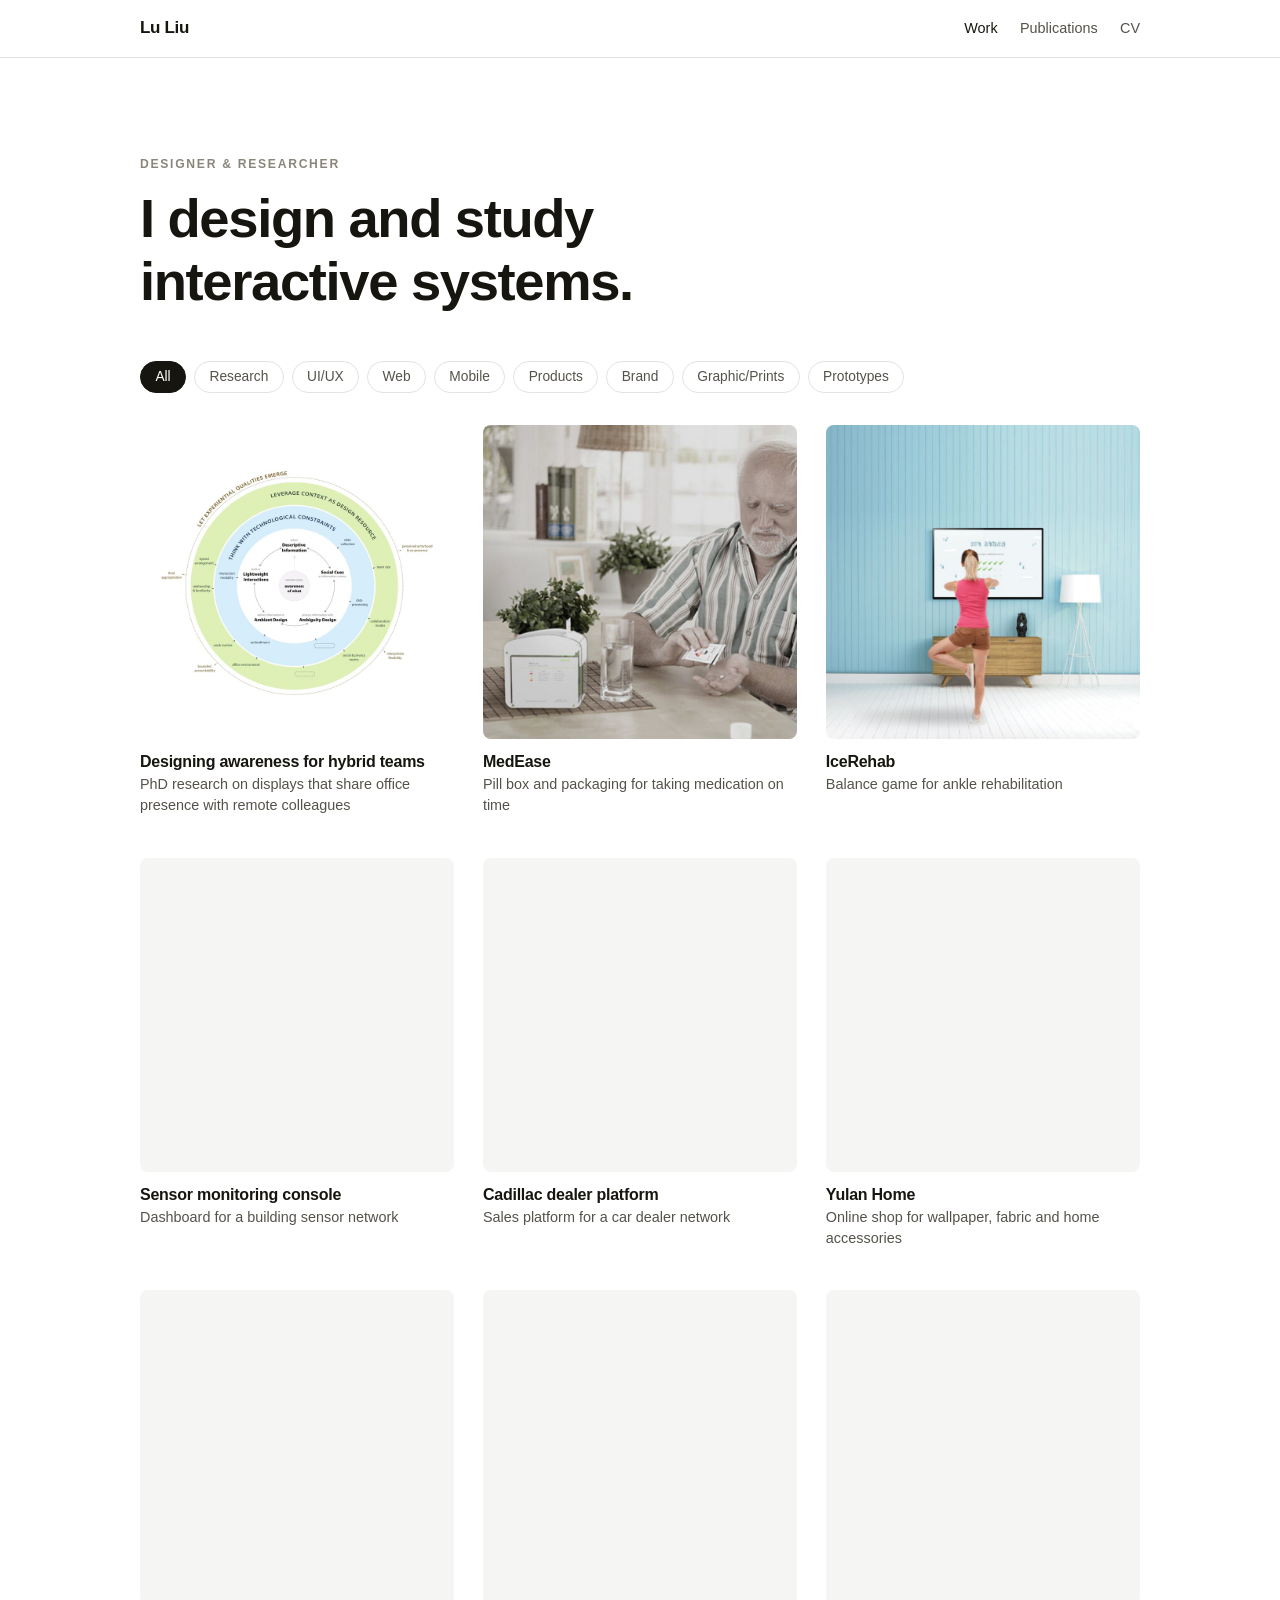
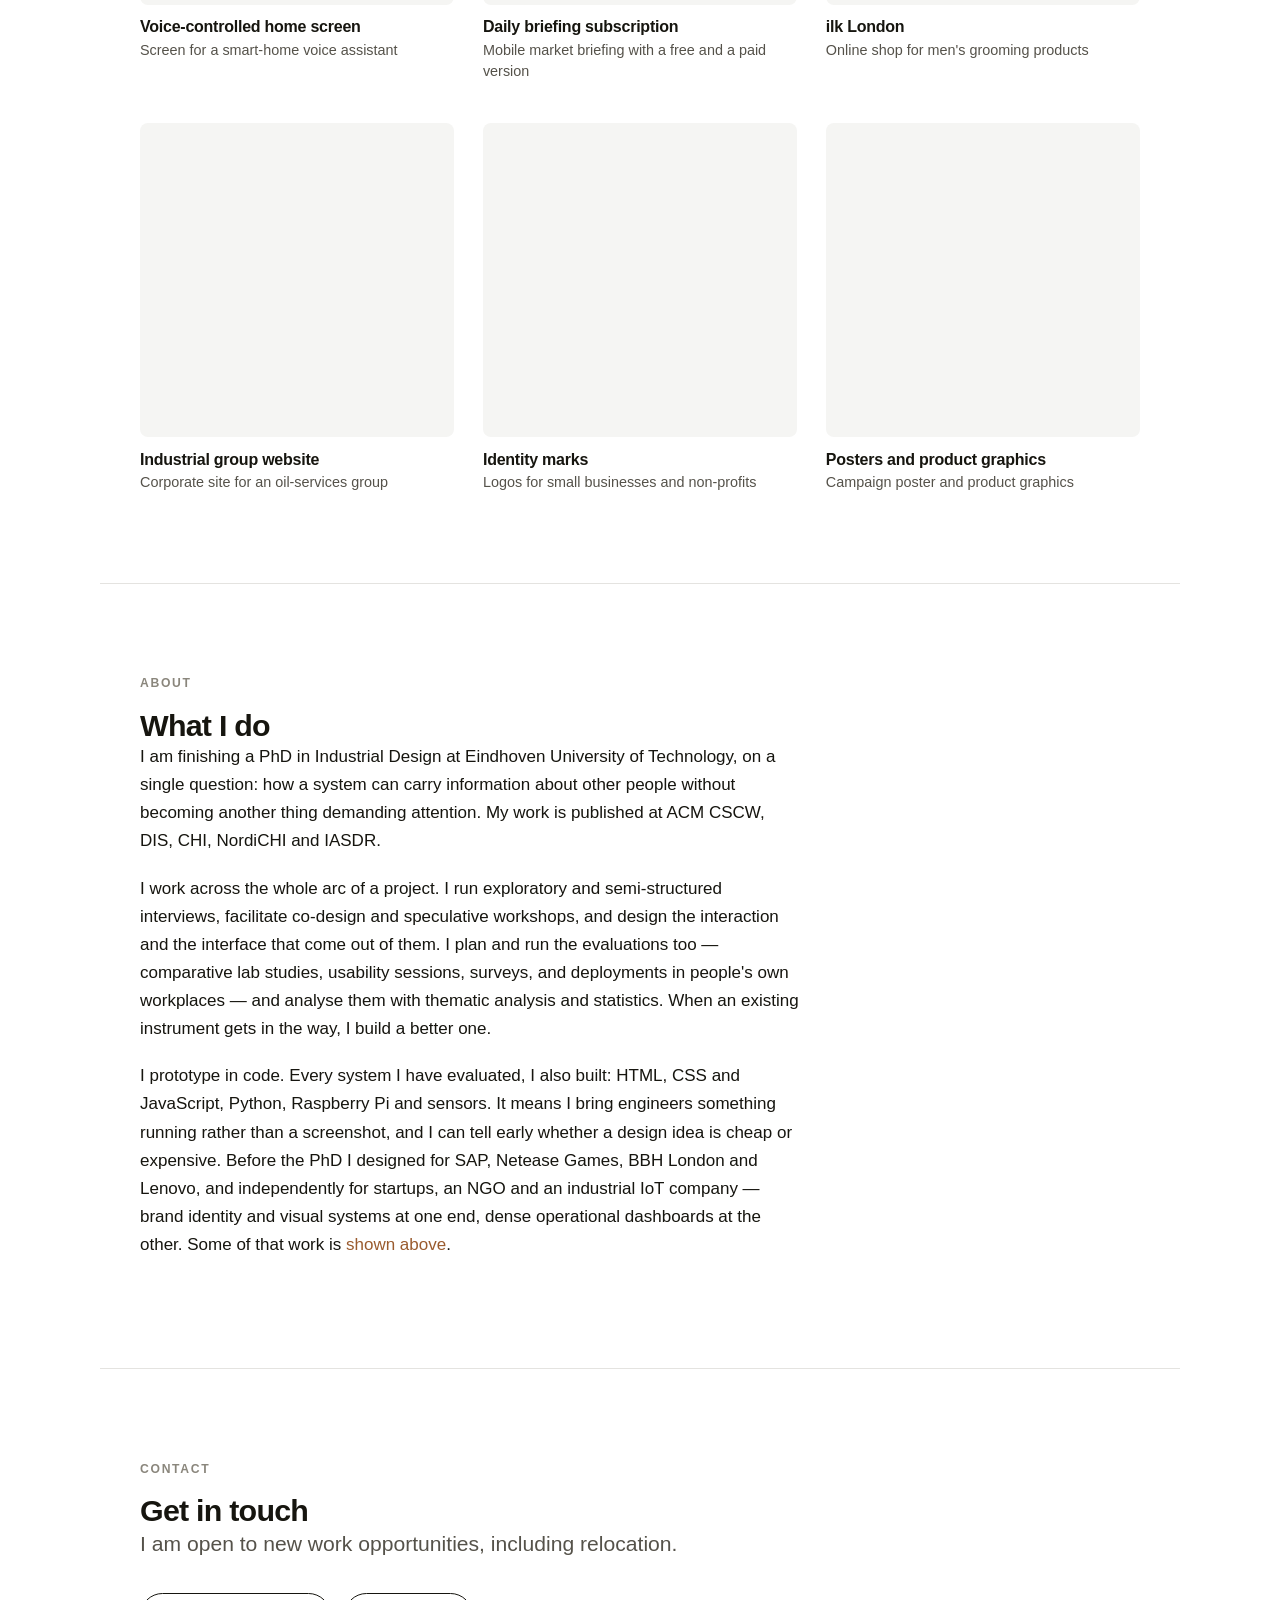
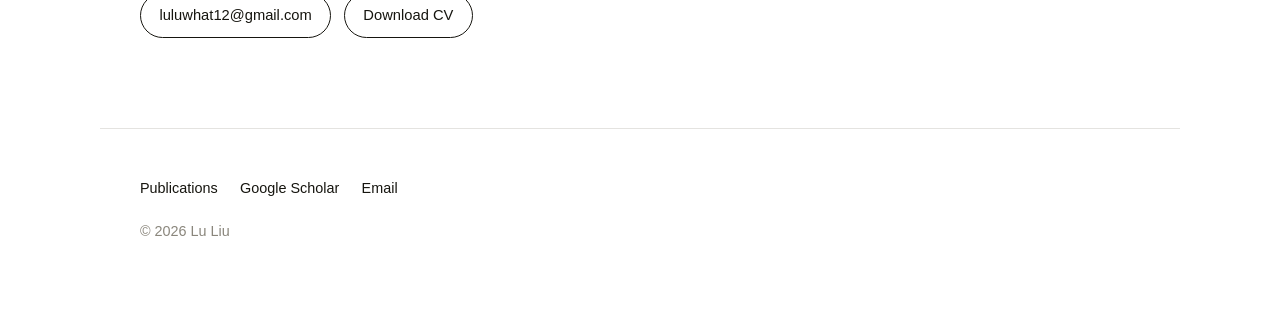
==== commit acf41195: "Multi-select tag filter; one page per design project Co-Authored-By: Claude Opus 5.5 <noreply@anthro" ====
--- a/design-work.html
+++ b/design-work.html
@@ -2,722 +2,11 @@
 <html lang="en">
 <head>
 <meta charset="utf-8">
-<meta name="viewport" content="width=device-width, initial-scale=1">
-<title>Interface &amp; visual design — Lu Liu</title>
-<meta name="description" content="Selected interface, web and visual design work: an enterprise dealer platform, operational dashboards, e-commerce and corporate sites, identity and print.">
-<link rel="preconnect" href="https://fonts.googleapis.com">
-<link rel="preconnect" href="https://fonts.gstatic.com" crossorigin>
-<link href="https://fonts.googleapis.com/css2?family=Inter:wght@400;500;600;650&display=swap" rel="stylesheet">
-<link rel="icon" href="favicon.svg" type="image/svg+xml">
-<link rel="stylesheet" href="style.css">
+<title>Lu Liu — Work</title>
+<meta http-equiv="refresh" content="0; url=index.html#work">
+<link rel="canonical" href="index.html#work">
 </head>
 <body>
-
-<a class="skip" href="#main">Skip to content</a>
-
-<nav class="nav">
-  <div class="nav-in">
-    <a class="nav-name" href="index.html">Lu Liu</a>
-    <div class="nav-links">
-      <a href="index.html#work">Work</a>
-      <a href="publications.html">Publications</a>
-      <a href="files/cv.pdf">CV</a>
-    </div>
-  </div>
-</nav>
-
-<main id="main">
-
-<header class="case-head wrap">
-  <p class="eyebrow">Selected work</p>
-  <h1>Interface &amp; visual design</h1>
-  <p class="lede">
-    Design work from before the PhD, and alongside it: an enterprise platform for a dealer
-    network, operational dashboards, e-commerce and corporate sites, identity and print.
-    Dense data at one end, brand at the other.
-  </p>
-</header>
-
-<!-- TODO Lu: add client / employer / year to each block where you want it named.
-     Nothing below claims a role or a date; only Cadillac is named, from the screens. -->
-
-<section id="sensor" class="proj wrap">
-  <div class="proj-head">
-    <p class="proj-kind">Product UI · Web application</p>
-    <h2>Sensor monitoring console</h2>
-    <p class="muted">
-      A console for a building sensor network — smoke, PM2.5, temperature, humidity and
-      combined units across many sites. The home view answers the only question an
-      operator has on opening it: what is wrong and where. Counts by sensor type across
-      the top, a map with the sites plotted, connection status per type as a ratio rather
-      than a percentage, and today's alarms as a list you can read without clicking.
-    </p>
-    <p class="muted">
-      Behind it sits the unglamorous half: device, customer, user and user-group
-      management, and an alert-rule editor, all built on one table-and-form pattern so
-      that learning one screen teaches you the rest.
-    </p>
-    <div class="tags">
-      <span class="tag">Dashboard</span>
-      <span class="tag">Data density</span>
-      <span class="tag">Admin flows</span>
-      <span class="tag">IoT</span>
-    </div>
-  </div>
-
-  <figure class="shot">
-    <a href="img/uiux/iot-dashboard.jpg">
-      <img src="img/uiux/iot-dashboard.jpg" alt="Monitoring dashboard: colored counts for five sensor types, a map of device locations, connection-status rings, an alarm log and a device list.">
-    </a>
-    <figcaption>Operator home view.</figcaption>
-  </figure>
-
-  <div class="grid2">
-    <figure class="shot">
-      <a href="img/uiux/iot-devices.jpg">
-        <img src="img/uiux/iot-devices.jpg" alt="Device list screen with filters and per-device status." loading="lazy" decoding="async">
-      </a>
-      <figcaption>Device list.</figcaption>
-    </figure>
-    <figure class="shot">
-      <a href="img/uiux/iot-alarms.jpg">
-        <img src="img/uiux/iot-alarms.jpg" alt="Alarm records screen with time, content, severity and type columns." loading="lazy" decoding="async">
-      </a>
-      <figcaption>Alarm records.</figcaption>
-    </figure>
-    <figure class="shot">
-      <a href="img/uiux/iot-rules.jpg">
-        <img src="img/uiux/iot-rules.jpg" alt="Alert rule editor with threshold and notification settings." loading="lazy" decoding="async">
-      </a>
-      <figcaption>Alert-rule editor.</figcaption>
-    </figure>
-    <figure class="shot">
-      <a href="img/uiux/iot-mockup.jpg">
-        <img src="img/uiux/iot-mockup.jpg" alt="The console shown on a desktop monitor in an office setting." loading="lazy" decoding="async">
-      </a>
-      <figcaption>In place.</figcaption>
-    </figure>
-  </div>
-</section>
-
-<section id="cadillac" class="proj wrap">
-  <div class="proj-head">
-    <p class="proj-kind">Product UI · Web and mobile</p>
-    <h2>Cadillac dealer platform</h2>
-    <p class="muted">
-      An online platform for a car brand's sales department and its dealer network, replacing
-      a set of processes that ran on emailed spreadsheets and paper checklists. It does three
-      things: it lets dealers see and trade each other's <strong>advanced-stock-age cars</strong>,
-      it manages <strong>everyday sales information</strong> across four roles, and it makes the
-      <strong>POSM inspection paperless</strong>.
-    </p>
-    <p class="muted">
-      Four roles use the same data from different angles — head office, area managers,
-      dealers, and sales staff — so the design question throughout was less about screens than
-      about who sees what, and who is allowed to change it.
-    </p>
-    <div class="tags">
-      <span class="tag">Enterprise platform</span>
-      <span class="tag">Four user roles</span>
-      <span class="tag">Data density</span>
-      <span class="tag">Field audit tool</span>
-      <span class="tag">Web + mobile</span>
-    </div>
-    <p><a href="files/cadillac-platform.pdf">See the original presentation (PDF, 8 pages) →</a></p>
-  </div>
-
-  <figure class="shot">
-    <a href="img/uiux/cad-wireframe.jpg">
-      <img src="img/uiux/cad-wireframe.jpg" alt="Greyscale wireframes: two web page layouts above a row of four phone screens." loading="lazy" decoding="async">
-    </a>
-    <figcaption>Wireframes, before any of the below.</figcaption>
-  </figure>
-
-  <h3 class="proj-sub">01 &nbsp;Advanced-stock-age cars</h3>
-  <p class="muted narrow">
-    Cars that have sat too long in one dealer's warehouse are worth something to a dealer
-    somewhere else. Head office maintains the stock information on the desktop and chooses
-    which dealers a car is visible to; dealers browse and request; area managers accept or
-    reject those requests from their phone.
-  </p>
-
-  <div class="grid2 grid-even">
-    <figure class="shot">
-      <a href="img/uiux/cad-inventory.jpg">
-        <img src="img/uiux/cad-inventory.jpg" alt="Aged inventory table at head office: vehicle ID, model, trim, color, stock date and price, with confirm and delete actions on each row." loading="lazy" decoding="async">
-      </a>
-      <figcaption>Head office edits the stock list.</figcaption>
-    </figure>
-    <figure class="shot">
-      <a href="img/uiux/cad-inv-mobile.jpg">
-        <img src="img/uiux/cad-inv-mobile.jpg" alt="Aged inventory on a phone, filtered by region, trim and age, each row a car with color and price." loading="lazy" decoding="async">
-      </a>
-      <figcaption>Dealers search and request.</figcaption>
-    </figure>
-  </div>
-
-  <h3 class="proj-sub">02 &nbsp;Sales management</h3>
-  <p class="muted narrow">
-    Head office used to send quarterly targets to dealers as Excel tables. The platform does
-    not ask anyone to give that up: head office still uploads the spreadsheet it already
-    makes, and everything after that — issuing it, watching who has responded, confirming each
-    dealer's numbers — happens online. Changing the file format would have been the easy
-    design decision and the one that got the tool rejected.
-  </p>
-
-  <div class="grid2">
-    <figure class="shot">
-      <a href="img/uiux/cad-web-tasks.jpg">
-        <img src="img/uiux/cad-web-tasks.jpg" alt="Sales target module: in-progress confirmation tasks with start and end dates above a searchable, paginated history." loading="lazy" decoding="async">
-      </a>
-      <figcaption>Head office: upload and send the file.</figcaption>
-    </figure>
-    <figure class="shot">
-      <a href="img/uiux/cad-web-matrix.jpg">
-        <img src="img/uiux/cad-web-matrix.jpg" alt="Quarterly target table: dealer codes down the side, four car models across the top, each split into three months and a quarter total." loading="lazy" decoding="async">
-      </a>
-      <figcaption>Dealers &times; models &times; months, with quarter totals.</figcaption>
-    </figure>
-    <figure class="shot">
-      <a href="img/uiux/cad-web-verify.jpg">
-        <img src="img/uiux/cad-web-verify.jpg" alt="Verification step: region, staff and dealer filters above one dealer's figures, with the full issuing history below." loading="lazy" decoding="async">
-      </a>
-      <figcaption>Check who has responded, then confirm each dealer.</figcaption>
-    </figure>
-    <figure class="shot">
-      <a href="img/uiux/cad-web-submit.jpg">
-        <img src="img/uiux/cad-web-submit.jpg" alt="Dealer-side submission: an attached target adjustment document ready to send, above a drop area for browsing another file." loading="lazy" decoding="async">
-      </a>
-      <figcaption>Dealers: upload, submit, check status.</figcaption>
-    </figure>
-  </div>
-
-  <p class="muted narrow">
-    The target table is the screen the rest exists to serve. It holds four models against
-    three months and a quarter total for every dealer in a region, and has to stay readable
-    and editable at once — so the visual weight goes almost entirely into the column
-    grouping, and nothing else on the page competes with it.
-  </p>
-
-  <p class="muted narrow">
-    On the phone the same module is built for sales people to scan rather than study, with
-    an edit mode kept one tap away for the corrections that happen away from a desk. Area
-    managers see their own region; head office sees all of it.
-  </p>
-
-  <div class="grid3 grid-even">
-    <figure class="shot">
-      <a href="img/uiux/cad-forecast.jpg">
-        <img src="img/uiux/cad-forecast.jpg" alt="Monthly retail forecast per car model with a total row." loading="lazy" decoding="async">
-      </a>
-      <figcaption>Retail forecast.</figcaption>
-    </figure>
-    <figure class="shot">
-      <a href="img/uiux/cad-margin.jpg">
-        <img src="img/uiux/cad-margin.jpg" alt="Editable gross margin figures per model, with a save button and an inline note about what the figure excludes." loading="lazy" decoding="async">
-      </a>
-      <figcaption>Edit mode, one tap away.</figcaption>
-    </figure>
-    <figure class="shot">
-      <a href="img/uiux/cad-pricing.jpg">
-        <img src="img/uiux/cad-pricing.jpg" alt="Competitor pricing grouped by brand and series, expanded to show list and transaction prices." loading="lazy" decoding="async">
-      </a>
-      <figcaption>Competitor pricing.</figcaption>
-    </figure>
-  </div>
-
-  <h3 class="proj-sub">03 &nbsp;POSM management</h3>
-  <p class="muted narrow">
-    Point-of-sale material inspections were a paper procedure. Head office writes the
-    questionnaire on the desktop — one row per item, with its zone, its score weight, the
-    written criteria and the reference photographs. Managers then score a dealer's showroom
-    from their phone, and the dealer reads the result and uploads proof of the fix without
-    anyone printing anything.
-  </p>
-
-  <figure class="shot">
-    <a href="img/uiux/cad-posm-desktop.jpg">
-      <img src="img/uiux/cad-posm-desktop.jpg" alt="POSM questionnaire editor at head office: a table of inspection items with module, zone, points, criteria and a row of reference photographs each." loading="lazy" decoding="async">
-    </a>
-    <figcaption>Head office writes the questionnaire.</figcaption>
-  </figure>
-
-  <div class="grid4 grid-even">
-    <figure class="shot">
-      <a href="img/uiux/cad-posm-checklist.jpg">
-        <img src="img/uiux/cad-posm-checklist.jpg" alt="Audit checklist for one dealer, grouped into showroom, display cars and after-sales area, each with numbered items." loading="lazy" decoding="async">
-      </a>
-      <figcaption>Checklist, grouped by zone.</figcaption>
-    </figure>
-    <figure class="shot">
-      <a href="img/uiux/cad-posm-score.jpg">
-        <img src="img/uiux/cad-posm-score.jpg" alt="Scoring one item: reference photographs, the written standard and its exceptions, a three-point score, three camera slots and a comment field." loading="lazy" decoding="async">
-      </a>
-      <figcaption>One item: standard, score, evidence.</figcaption>
-    </figure>
-    <figure class="shot">
-      <a href="img/uiux/cad-posm-scores.jpg">
-        <img src="img/uiux/cad-posm-scores.jpg" alt="Scores by dealer for a quarter, out of 100, with one dealer still marked as awaiting scoring and low scores in red." loading="lazy" decoding="async">
-      </a>
-      <figcaption>Scores by dealer and quarter.</figcaption>
-    </figure>
-    <figure class="shot">
-      <a href="img/uiux/cad-posm-fix.jpg">
-        <img src="img/uiux/cad-posm-fix.jpg" alt="Rectification view: the auditor's photographs and written finding, then empty camera slots for the dealer's proof of the fix." loading="lazy" decoding="async">
-      </a>
-      <figcaption>The dealer photographs the fix.</figcaption>
-    </figure>
-  </div>
-
-  <p class="muted narrow">
-    An inspection score is a judgement someone has to defend later, so each item carries its
-    reference photograph and written standard right next to the score, and the score is three
-    points rather than a slider. The rectification screen reuses that layout with the roles
-    reversed: the manager's evidence at the top, empty camera slots underneath for the
-    dealer's.
-  </p>
-</section>
-
-<section id="yulan" class="proj wrap">
-  <div class="proj-head">
-    <p class="proj-kind">E-commerce · Proposals and final site</p>
-    <h2>Yulan Home</h2>
-    <p class="muted">
-      A shop for wallpaper, fabric and home accessories, where nobody arrives knowing the
-      product code they want. Three proposals went to the client, and the site that shipped
-      is none of them — it takes the room-based browsing from the first, the stated service
-      offer from the third, and puts a real catalogue behind both.
-    </p>
-    <div class="tags">
-      <span class="tag">Web</span>
-      <span class="tag">Retail</span>
-      <span class="tag">Proposals to delivery</span>
-      <span class="tag">Catalogue structure</span>
-    </div>
-  </div>
-
-  <h3 class="proj-sub">The three proposals</h3>
-
-  <div class="grid3">
-    <figure class="shot tall">
-      <a href="img/uiux/yulan-r1a.jpg">
-        <img src="img/uiux/yulan-r1a.jpg" alt="First proposal: a conventional shop with a photographic promotional hero, room tiles with framed labels, curated packages and a row of designer portraits." loading="lazy" decoding="async">
-      </a>
-      <figcaption><strong>One — the shop.</strong> Promotional hero, rooms as tiles, designers as faces. The safe answer, and the one that looks like every competitor.</figcaption>
-    </figure>
-    <figure class="shot tall">
-      <a href="img/uiux/yulan-r1b.jpg">
-        <img src="img/uiux/yulan-r1b.jpg" alt="Second proposal: pale paper background with hand-drawn line illustrations of an entryway, living room, bedroom, dining room, nursery and study, each with a short essay alongside." loading="lazy" decoding="async">
-      </a>
-      <figcaption><strong>Two — the magazine.</strong> Hand-drawn rooms and essay copy, one long scroll through a house, almost no product. Furthest from a shop and the most distinctive.</figcaption>
-    </figure>
-    <figure class="shot tall">
-      <a href="img/uiux/yulan-r2.jpg">
-        <img src="img/uiux/yulan-r2.jpg" alt="Third proposal: photographic hero, a four-icon row of service propositions, a classic packages band, designer customization, and dated customer stories." loading="lazy" decoding="async">
-      </a>
-      <figcaption><strong>Three — the service.</strong> The offer said out loud — one-stop, cloud, personalized, themed — with customer stories carrying the proof.</figcaption>
-    </figure>
-  </div>
-
-  <p class="muted narrow">
-    Putting three genuinely different answers on the table is worth more than three variations
-    of one. The illustrated proposal was never going to ship for a business that sells by SKU,
-    but it is the one that made the conversation about how the site should feel rather than
-    which shade of green to use.
-  </p>
-
-  <h3 class="proj-sub">The final site</h3>
-  <p class="muted narrow">
-    Nine page designs, delivered with a written spec — type sizes, image dimensions and
-    interaction states for each page — so the build did not have to guess.
-  </p>
-
-  <div class="grid3">
-    <figure class="shot tall">
-      <a href="img/uiux/yulan-home.jpg">
-        <img src="img/uiux/yulan-home.jpg" alt="Home page: green Yulan Home identity, a persistent category menu over the hero, room tiles for living room, dining room, bedroom, study, nursery and entryway, then designer recommendations and style features." loading="lazy" decoding="async">
-      </a>
-      <figcaption>Home. The category menu sits over the hero permanently, for the people who do know what they came for.</figcaption>
-    </figure>
-    <figure class="shot tall">
-      <a href="img/uiux/yulan-wholehome.jpg">
-        <img src="img/uiux/yulan-wholehome.jpg" alt="Whole-home matching: a vertical room-by-room path down the left from entryway to living room, dining room, bedroom, study, nursery and guest room, with a large room render and a hotspot card naming the wallpaper and its price." loading="lazy" decoding="async">
-      </a>
-      <figcaption>Whole-home matching — walk the house room by room, and every surface in the render is a product you can price.</figcaption>
-    </figure>
-    <figure class="shot tall">
-      <a href="img/uiux/yulan-designers.jpg">
-        <img src="img/uiux/yulan-designers.jpg" alt="Designer recommendations: each scheme is a large room render beside a strip of the actual wallpapers used in it, with the designer's name, their note and a package price." loading="lazy" decoding="async">
-      </a>
-      <figcaption>Designer schemes, each priced as a package and broken down into the papers that make it.</figcaption>
-    </figure>
-    <figure class="shot tall">
-      <a href="img/uiux/yulan-products.jpg">
-        <img src="img/uiux/yulan-products.jpg" alt="All products: a faceted filter rail for space, material and price with applied-filter chips and a reset, beside a sortable product grid showing price, sales count and favourites." loading="lazy" decoding="async">
-      </a>
-      <figcaption>The catalogue proper — faceted by room, material and price, with what you have already chosen shown back to you.</figcaption>
-    </figure>
-    <figure class="shot tall">
-      <a href="img/uiux/yulan-detail.jpg">
-        <img src="img/uiux/yulan-detail.jpg" alt="Product detail: promotional price, sales and rating, colour variants, quantity with stock note, buy and cart buttons, a recommended bundle, and tabs for specification, reviews and service." loading="lazy" decoding="async">
-      </a>
-      <figcaption>Product detail, with the bundle it belongs to offered inline rather than after checkout.</figcaption>
-    </figure>
-    <figure class="shot tall">
-      <a href="img/uiux/yulan-custom.jpg">
-        <img src="img/uiux/yulan-custom.jpg" alt="Designer customization: a team banner, personalized printing where a customer's own image goes on the wall, a design-style filter, and a designer profile with client and project counts." loading="lazy" decoding="async">
-      </a>
-      <figcaption>Custom work — printing your own image onto the wall, and choosing the designer who does it.</figcaption>
-    </figure>
-    <figure class="shot tall">
-      <a href="img/uiux/yulan-share.jpg">
-        <img src="img/uiux/yulan-share.jpg" alt="Share your home: a masonry feed of customer photographs, each captioned with date, city and the product used." loading="lazy" decoding="async">
-      </a>
-      <figcaption>Customer photos, each tagged with the paper actually on that wall.</figcaption>
-    </figure>
-    <figure class="shot tall">
-      <a href="img/uiux/yulan-plan.jpg">
-        <img src="img/uiux/yulan-plan.jpg" alt="My plan: an order summary with delivery details, grouped by room, showing unit price, quantity and subtotal per item and a total." loading="lazy" decoding="async">
-      </a>
-      <figcaption>The plan, grouped by room rather than as a flat basket.</figcaption>
-    </figure>
-    <figure class="shot tall">
-      <a href="img/uiux/yulan-bundles.jpg">
-        <img src="img/uiux/yulan-bundles.jpg" alt="Bundle deals: numbered combinations, each with a saving badge, the total against the bundle price, and the items included." loading="lazy" decoding="async">
-      </a>
-      <figcaption>Bundles, with the saving stated against the sum of the parts.</figcaption>
-    </figure>
-  </div>
-
-  <p class="muted narrow">
-    What survives from proposal one is the room — it is how people actually shop for
-    wallpaper, so it runs through the home page, the whole-home tool and even the basket.
-    What survives from proposal three is that the service is stated rather than implied. The
-    catalogue, the faceted filtering and the roll calculator on the product page are the part
-    no proposal had, and the part the business actually needed.
-  </p>
-</section>
-
-<section id="voice" class="proj wrap">
-  <div class="proj-head">
-    <p class="proj-kind">Product UI · Voice interface</p>
-    <h2>Voice-controlled home screen</h2>
-    <p class="muted">
-      A screen for a voice assistant, where the display is the assistant's second channel
-      rather than its main one. Rooms sit on a ring around the microphone, scenes are
-      isometric places rather than lists of switches, and a waveform along the bottom edge
-      shows the system listening without a modal taking over the screen.
-    </p>
-    <div class="tags">
-      <span class="tag">Voice + screen</span>
-      <span class="tag">Smart home</span>
-      <span class="tag">Dark UI</span>
-    </div>
-  </div>
-
-  <div class="grid2">
-    <figure class="shot">
-      <a href="img/uiux/voice-home.jpg">
-        <img src="img/uiux/voice-home.jpg" alt="Dark voice assistant home screen: rooms arranged around a glowing ring, device shortcuts below, microphone and waveform at the bottom." loading="lazy" decoding="async">
-      </a>
-      <figcaption>Home.</figcaption>
-    </figure>
-    <figure class="shot">
-      <a href="img/uiux/voice-modes.jpg">
-        <img src="img/uiux/voice-modes.jpg" alt="Scene selection screen with isometric illustrations of a home and an office." loading="lazy" decoding="async">
-      </a>
-      <figcaption>Scenes.</figcaption>
-    </figure>
-  </div>
-</section>
-
-<section id="briefing" class="proj wrap">
-  <div class="proj-head">
-    <p class="proj-kind">Product UI · Mobile web</p>
-    <h2>Daily briefing subscription</h2>
-    <p class="muted">
-      A daily market briefing delivered as a mobile page: fundamentals, a forecast, and a
-      deeper data section, designed in a subscriber and a non-subscriber version so the
-      paywall is a change of state in one layout rather than a separate page. The free
-      version has to be genuinely readable and still make the case for the paid one.
-    </p>
-    <div class="tags">
-      <span class="tag">Mobile web</span>
-      <span class="tag">Charts</span>
-      <span class="tag">Subscription states</span>
-    </div>
-  </div>
-
-  <div class="grid3">
-    <figure class="shot tall">
-      <a href="img/uiux/chain-member.jpg">
-        <img src="img/uiux/chain-member.jpg" alt="Full-length mobile page: subscriber version of the daily briefing with fundamentals, forecast chart and analysis." loading="lazy" decoding="async">
-      </a>
-      <figcaption>Subscriber version.</figcaption>
-    </figure>
-    <figure class="shot tall">
-      <a href="img/uiux/chain-free.jpg">
-        <img src="img/uiux/chain-free.jpg" alt="Full-length mobile page: non-subscriber version with sections locked." loading="lazy" decoding="async">
-      </a>
-      <figcaption>Non-subscriber version.</figcaption>
-    </figure>
-    <figure class="shot tall">
-      <a href="img/uiux/chain-article.jpg">
-        <img src="img/uiux/chain-article.jpg" alt="Full-length mobile article page." loading="lazy" decoding="async">
-      </a>
-      <figcaption>Article page.</figcaption>
-    </figure>
-  </div>
-  <p class="shot-note">Full-length page designs — click any image to see the whole page.</p>
-</section>
-
-<section id="ilk" class="proj wrap">
-  <div class="proj-head">
-    <p class="proj-kind">E-commerce</p>
-    <h2>ilk London</h2>
-    <p class="muted">
-      A men's grooming shop built on a hard editorial grid: heavy condensed type, a lot of
-      white, one yellow that only ever means "buy". Product filtering is set as a row of
-      line icons — skin type, routine step, product type — so a browse can be narrowed
-      without opening a panel, and editorial blocks are cut into the product grid at
-      full width to break the catalogue rhythm.
-    </p>
-    <div class="tags">
-      <span class="tag">Web</span>
-      <span class="tag">Mobile</span>
-      <span class="tag">Editorial layout</span>
-      <span class="tag">Print</span>
-    </div>
-  </div>
-
-  <div class="grid3">
-    <figure class="shot tall">
-      <a href="img/uiux/ilk-category.jpg">
-        <img src="img/uiux/ilk-category.jpg" alt="Category page: brand header, filter icons, product grid with yellow buy buttons and an editorial block." loading="lazy" decoding="async">
-      </a>
-      <figcaption>Category page.</figcaption>
-    </figure>
-    <figure class="shot tall">
-      <a href="img/uiux/ilk-product.jpg">
-        <img src="img/uiux/ilk-product.jpg" alt="Product page with large product image and specification blocks." loading="lazy" decoding="async">
-      </a>
-      <figcaption>Product page.</figcaption>
-    </figure>
-    <figure class="shot tall">
-      <a href="img/uiux/ilk-mobile.jpg">
-        <img src="img/uiux/ilk-mobile.jpg" alt="The product page adapted to a phone screen." loading="lazy" decoding="async">
-      </a>
-      <figcaption>Mobile.</figcaption>
-    </figure>
-  </div>
-
-  <figure class="shot">
-    <a href="img/uiux/ilk-leaflet.jpg">
-      <img src="img/uiux/ilk-leaflet.jpg" alt="Folded leaflet design carrying the same typographic system." loading="lazy" decoding="async">
-    </a>
-    <figcaption>Leaflet, on the same system.</figcaption>
-  </figure>
-</section>
-
-<section id="industrial" class="proj wrap">
-  <div class="proj-head">
-    <p class="proj-kind">Corporate site</p>
-    <h2>Industrial group website</h2>
-    <p class="muted">
-      A corporate site for an oil-services and equipment group, with the problem most
-      corporate sites have: several audiences, one homepage. The structure separates them —
-      technology and services, group profile, R&amp;D, markets, recruitment — and a
-      diagram of the group's subsidiary structure does the work that three paragraphs of
-      company history usually fails to do. Designed for desktop and phone.
-    </p>
-    <div class="tags">
-      <span class="tag">Corporate web</span>
-      <span class="tag">Information architecture</span>
-      <span class="tag">Responsive</span>
-    </div>
-  </div>
-
-  <div class="grid3">
-    <figure class="shot tall">
-      <a href="img/uiux/geojade-home.jpg">
-        <img src="img/uiux/geojade-home.jpg" alt="Full-length corporate homepage: photographic hero, company profile, subsidiary structure diagram, and technology and services cards." loading="lazy" decoding="async">
-      </a>
-      <figcaption>Desktop home page.</figcaption>
-    </figure>
-    <figure class="shot tall">
-      <a href="img/uiux/geojade-mobile.jpg">
-        <img src="img/uiux/geojade-mobile.jpg" alt="Full-length mobile version of the corporate homepage." loading="lazy" decoding="async">
-      </a>
-      <figcaption>Mobile.</figcaption>
-    </figure>
-    <figure class="shot tall">
-      <a href="img/uiux/geojade-framework.jpg">
-        <img src="img/uiux/geojade-framework.jpg" alt="Site framework diagram showing the page structure." loading="lazy" decoding="async">
-      </a>
-      <figcaption>Site framework.</figcaption>
-    </figure>
-  </div>
-</section>
-
-<section id="identity" class="proj wrap">
-  <div class="proj-head">
-    <p class="proj-kind">Brand</p>
-    <h2>Identity marks</h2>
-    <p class="muted">
-      Logos for small businesses and non-profits — a bakery, a charity travel program, a
-      charity shop, an elder-care service.
-    </p>
-  </div>
-
-  <div class="marks">
-    <figure>
-      <img src="img/uiux/id-bakery.jpg" alt="Circular bakery logo with a loaf of bread and a banner, in mint on dark navy." loading="lazy" decoding="async">
-    </figure>
-    <figure>
-      <img src="img/uiux/id-gyyy.jpg" alt="Gradient logo of layered feather forms in pink, green and blue." loading="lazy" decoding="async">
-    </figure>
-    <figure>
-      <img src="img/uiux/id-shanco.jpg" alt="Shopping bag mark with a red heart, set beside a wordmark." loading="lazy" decoding="async">
-    </figure>
-    <figure>
-      <img src="img/uiux/id-xiaoguo.jpg" alt="Logo combining a peach silhouette with a heart outline in orange and pink, above a wordmark." loading="lazy" decoding="async">
-    </figure>
-  </div>
-</section>
-
-<section id="posters" class="proj wrap">
-  <div class="proj-head">
-    <p class="proj-kind">Print &amp; campaign</p>
-    <h2>Posters and product graphics</h2>
-    <p class="muted">
-      A campaign poster for a summer program, a product presentation board, and product
-      marketing graphics.
-    </p>
-  </div>
-
-  <div class="grid3 grid-even">
-    <figure class="shot">
-      <a href="img/uiux/poster-camp-2015.jpg">
-        <img src="img/uiux/poster-camp-2015.jpg" alt="Summer camp poster: flat night-time illustration of a tent and cabin under a moon." loading="lazy" decoding="async">
-      </a>
-      <figcaption>Summer camp poster.</figcaption>
-    </figure>
-    <figure class="shot">
-      <a href="img/uiux/poster-raindoms.jpg">
-        <img src="img/uiux/poster-raindoms.jpg" alt="Presentation board for an umbrella whose ink-style pattern appears in the rain, with a photographic hero and three product views." loading="lazy" decoding="async">
-      </a>
-      <figcaption>Product presentation board.</figcaption>
-    </figure>
-    <figure class="shot">
-      <a href="img/uiux/lenovo-vibe.jpg">
-        <img src="img/uiux/lenovo-vibe.jpg" alt="Phone marketing graphics: four stacked panels each pairing a product shot with a short feature line." loading="lazy" decoding="async">
-      </a>
-      <figcaption>Product marketing graphics.</figcaption>
-    </figure>
-  </div>
-</section>
-
-<section class="wrap">
-  <div class="narrow">
-    <p class="eyebrow">Contact</p>
-    <h2>Get in touch</h2>
-    <p class="lede">I am open to new work opportunities, including relocation.</p>
-    <div class="btn-row">
-      <a class="btn" href="mailto:luluwhat12@gmail.com">luluwhat12@gmail.com</a>
-      <a class="btn" href="files/cv.pdf">Download CV</a>
-    </div>
-  </div>
-</section>
-
-</main>
-
-<footer class="wrap">
-  <div class="foot-links">
-    <a href="index.html#work">Work</a>
-    <a href="publications.html">Publications</a>
-    <a href="mailto:luluwhat12@gmail.com">Email</a>
-  </div>
-  <p>© 2026 Lu Liu</p>
-</footer>
-
-<div class="lightbox" id="lightbox" hidden aria-hidden="true" role="dialog" aria-modal="true" aria-label="Image viewer">
-  <button class="lb-close" type="button" aria-label="Close">&times;</button>
-  <button class="lb-nav lb-prev" type="button" aria-label="Previous image">&#8249;</button>
-  <button class="lb-nav lb-next" type="button" aria-label="Next image">&#8250;</button>
-  <figure class="lb-stage">
-    <img class="lb-img" alt="">
-    <figcaption class="lb-cap"></figcaption>
-  </figure>
-</div>
-
-<script>
-(function () {
-  var box = document.getElementById('lightbox');
-  if (!box) return;
-  var img = box.querySelector('.lb-img');
-  var cap = box.querySelector('.lb-cap');
-  var prev = box.querySelector('.lb-prev');
-  var next = box.querySelector('.lb-next');
-  var close = box.querySelector('.lb-close');
-  var links = [].slice.call(document.querySelectorAll('.shot > a[href]'));
-  if (!links.length) return;
-  var i = 0, lastFocus = null;
-
-  function captionFor(a) {
-    var fc = a.parentNode.querySelector('figcaption');
-    return fc ? fc.textContent.trim() : (a.querySelector('img') || {}).alt || '';
-  }
-  function show(n) {
-    i = (n + links.length) % links.length;
-    var a = links[i];
-    img.src = a.getAttribute('href');
-    img.alt = (a.querySelector('img') || {}).alt || '';
-    cap.textContent = captionFor(a);
-    box.scrollTop = 0;
-    // a tall page shot changes the scroll height once it decodes, so pin it back to the
-    // top — but only if the reader has not already started scrolling, or a slow decode
-    // would yank a long page design back up under them
-    var atTop = function () { if (box.scrollTop < 4) box.scrollTop = 0; };
-    img.decode ? img.decode().then(atTop, function () {}) : (img.onload = atTop);
-  }
-  function open(n, from) {
-    lastFocus = from || null;
-    // un-hide BEFORE show(): scrollTop cannot be set on a display:none element, so
-    // reversing these leaves the overlay wherever the previous image was scrolled to
-    box.hidden = false;
-    box.setAttribute('aria-hidden', 'false');
-    show(n);
-    document.body.style.overflow = 'hidden';
-    close.focus();
-  }
-  function shut() {
-    box.hidden = true;
-    box.setAttribute('aria-hidden', 'true');
-    document.body.style.overflow = '';
-    img.removeAttribute('src');
-    if (lastFocus) lastFocus.focus();
-  }
-
-  links.forEach(function (a, n) {
-    a.addEventListener('click', function (e) {
-      if (e.metaKey || e.ctrlKey || e.shiftKey || e.button !== 0) return;
-      e.preventDefault();
-      open(n, a);
-    });
-  });
-  close.addEventListener('click', shut);
-  prev.addEventListener('click', function (e) { e.stopPropagation(); show(i - 1); });
-  next.addEventListener('click', function (e) { e.stopPropagation(); show(i + 1); });
-  box.addEventListener('click', function (e) { if (e.target === box || e.target === img.parentNode) shut(); });
-  document.addEventListener('keydown', function (e) {
-    if (box.hidden) return;
-    if (e.key === 'Escape') shut();
-    else if (e.key === 'ArrowLeft') show(i - 1);
-    else if (e.key === 'ArrowRight') show(i + 1);
-    else if (e.key === 'Tab') { e.preventDefault(); close.focus(); }
-  });
-})();
-</script>
-
+<p>This page has moved. <a href="index.html#work">See all work</a>.</p>
 </body>
 </html>
